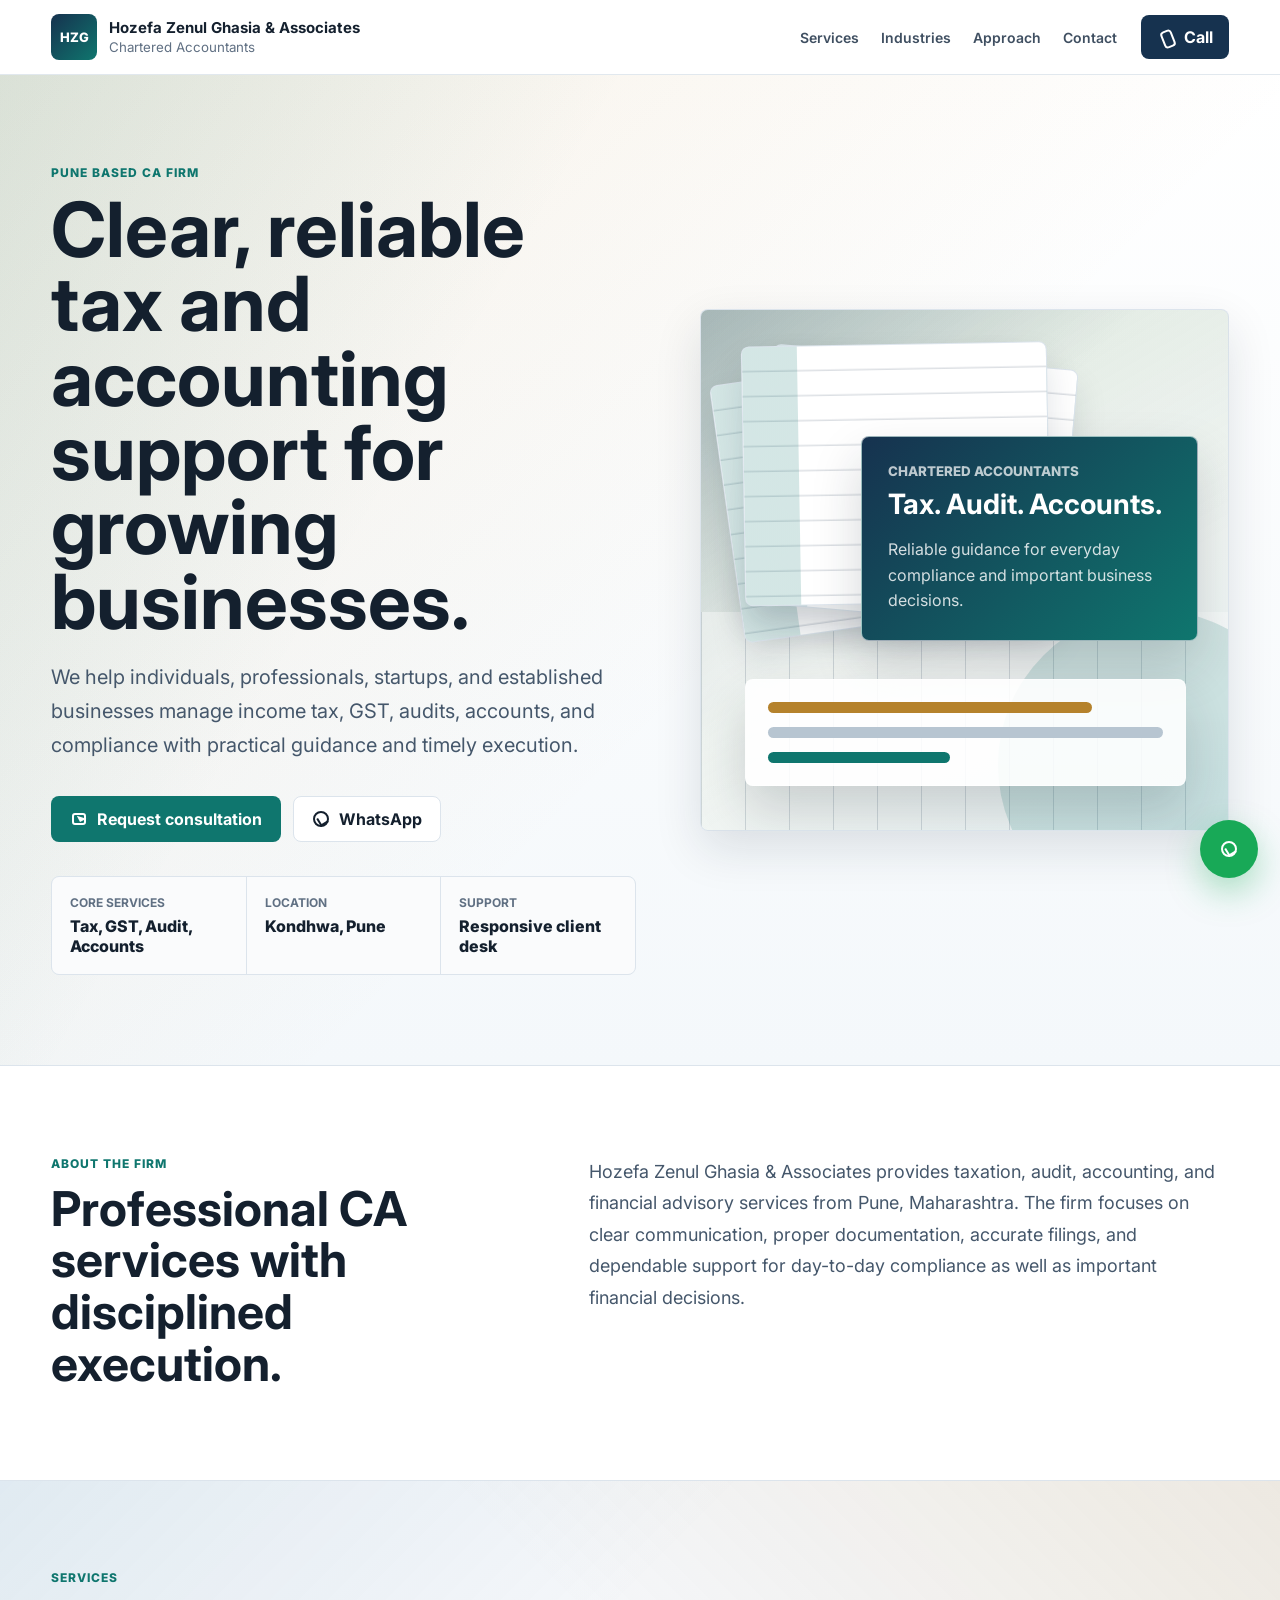
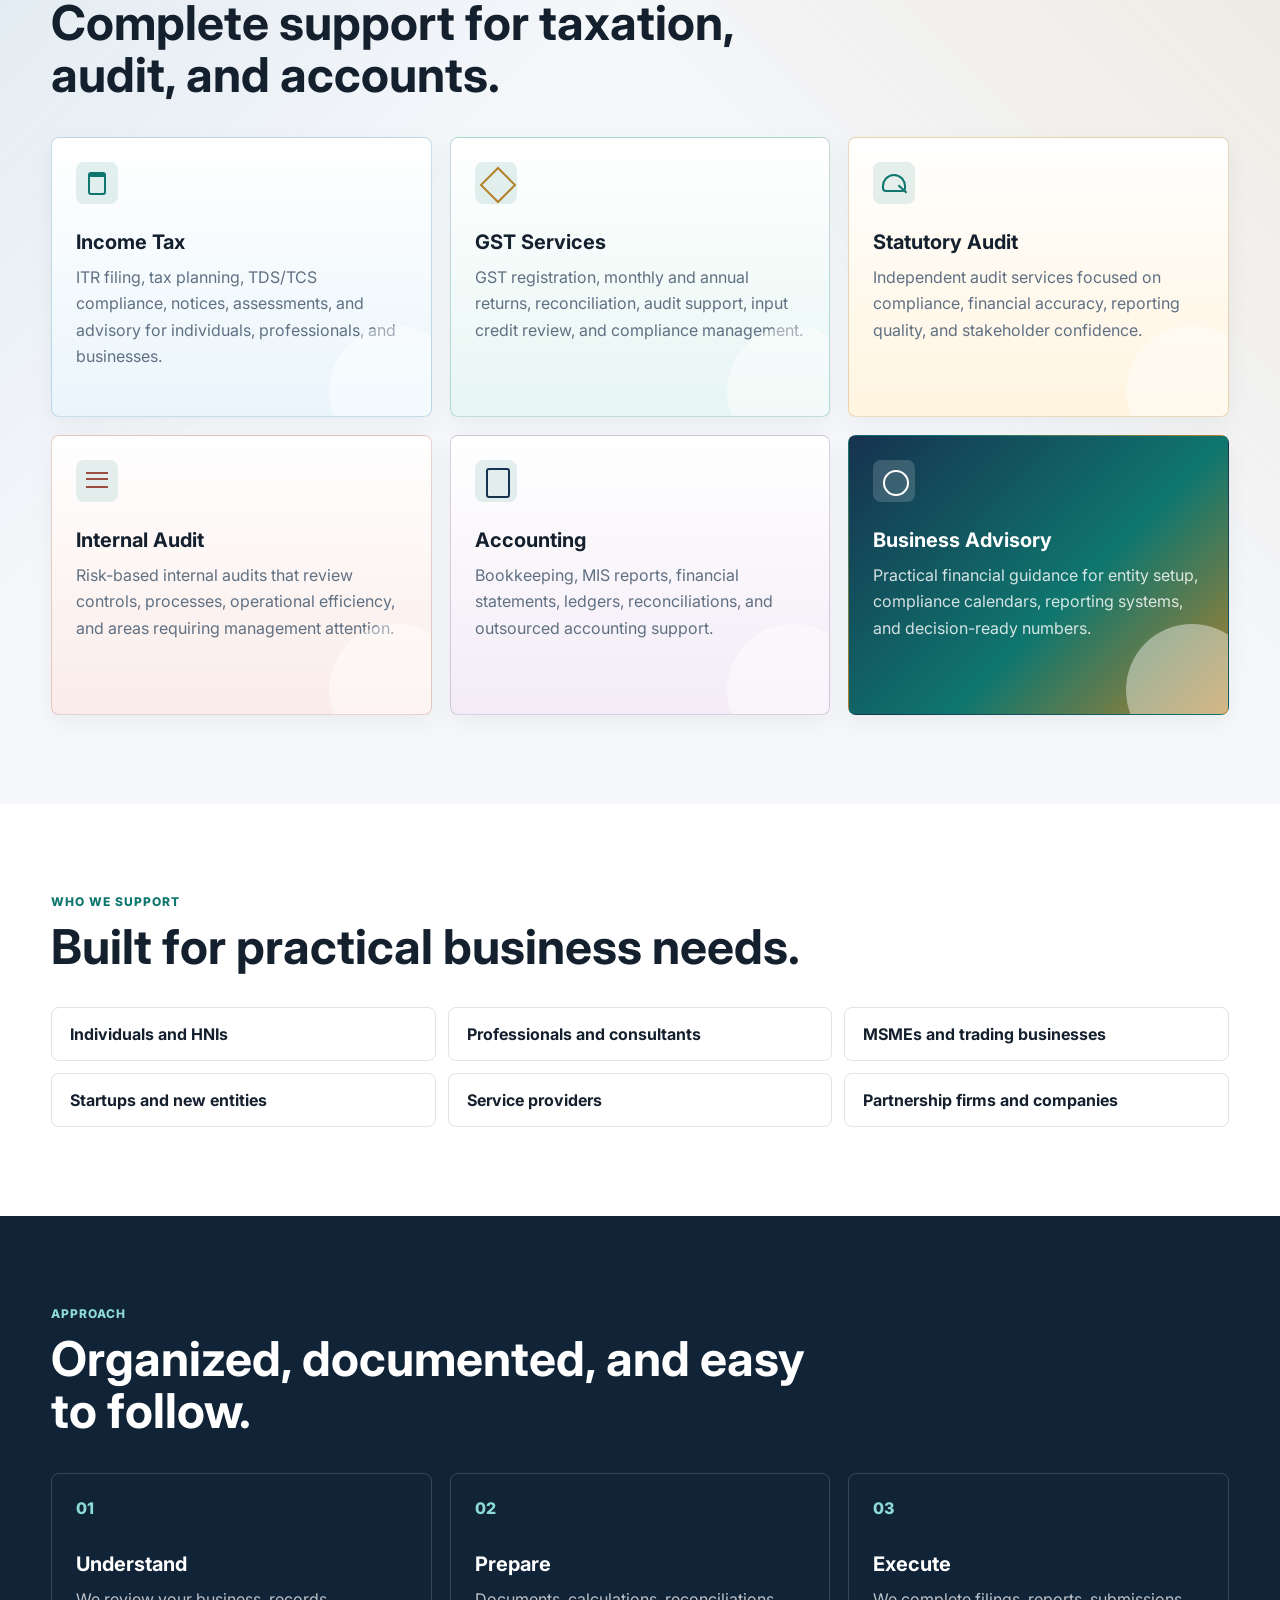
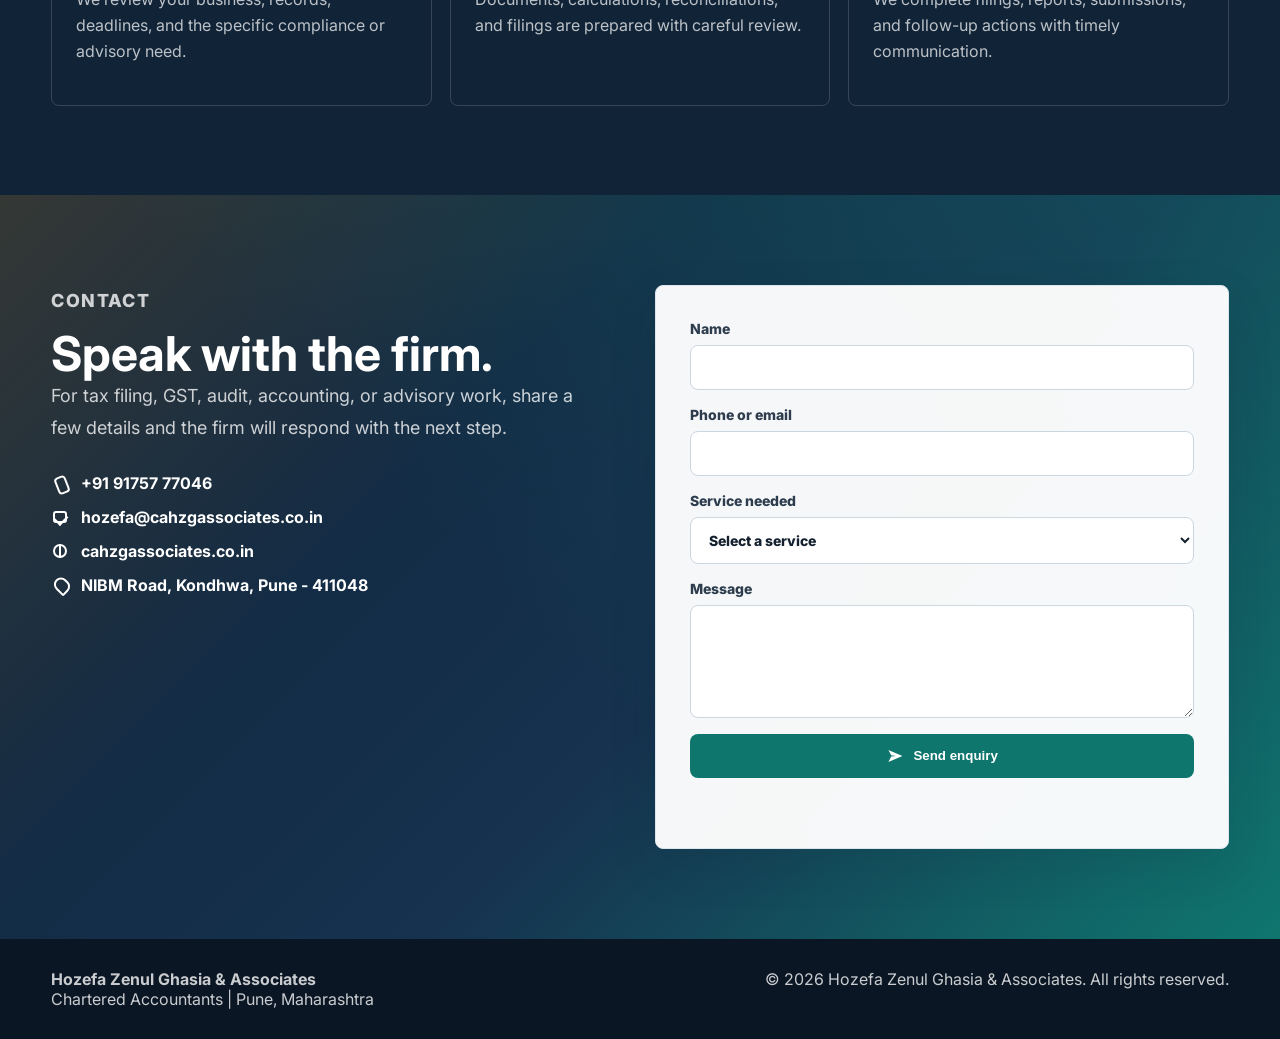
==== index.html @ 7950db5e "Add files via upload" ====
<!doctype html>
<html lang="en">
  <head>
    <meta charset="UTF-8" />
    <meta name="viewport" content="width=device-width, initial-scale=1.0" />
    <meta
      name="description"
      content="Hozefa Zenul Ghasia & Associates, Chartered Accountants in Pune. Income tax, GST, audit, accounting, and business advisory services."
    />
    <title>Hozefa Zenul Ghasia & Associates | Chartered Accountants</title>
    <link rel="preconnect" href="https://fonts.googleapis.com" />
    <link rel="preconnect" href="https://fonts.gstatic.com" crossorigin />
    <link
      href="https://fonts.googleapis.com/css2?family=Inter:wght@400;500;600;700;800&display=swap"
      rel="stylesheet"
    />
    <link rel="stylesheet" href="./styles.css" />
  </head>
  <body>
    <header class="site-header">
      <a class="brand" href="#top" aria-label="Hozefa Zenul Ghasia & Associates home">
        <span class="brand-mark">HZG</span>
        <span>
          <strong>Hozefa Zenul Ghasia & Associates</strong>
          <small>Chartered Accountants</small>
        </span>
      </a>

      <nav class="main-nav" aria-label="Primary navigation">
        <a href="#services">Services</a>
        <a href="#industries">Industries</a>
        <a href="#process">Approach</a>
        <a href="#contact">Contact</a>
      </nav>

      <a class="header-action" href="tel:+919175777046" aria-label="Call the firm">
        <span class="icon phone-icon" aria-hidden="true"></span>
        Call
      </a>
    </header>

    <main id="top">
      <section class="hero-section">
        <div class="hero-copy">
          <p class="eyebrow">Pune based CA firm</p>
          <h1>Clear, reliable tax and accounting support for growing businesses.</h1>
          <p class="hero-lede">
            We help individuals, professionals, startups, and established businesses manage
            income tax, GST, audits, accounts, and compliance with practical guidance and
            timely execution.
          </p>
          <div class="hero-actions">
            <a class="primary-button" href="#contact">
              <span class="icon message-icon" aria-hidden="true"></span>
              Request consultation
            </a>
            <a class="secondary-button" href="https://wa.me/919175777046" target="_blank" rel="noreferrer">
              <span class="icon whatsapp-icon" aria-hidden="true"></span>
              WhatsApp
            </a>
          </div>
          <dl class="trust-strip" aria-label="Firm highlights">
            <div>
              <dt>Core services</dt>
              <dd>Tax, GST, Audit, Accounts</dd>
            </div>
            <div>
              <dt>Location</dt>
              <dd>Kondhwa, Pune</dd>
            </div>
            <div>
              <dt>Support</dt>
              <dd>Responsive client desk</dd>
            </div>
          </dl>
        </div>

        <div class="hero-visual" aria-label="Professional chartered accountancy office visual">
          <div class="office-scene">
            <div class="document-stack">
              <span></span>
              <span></span>
              <span></span>
            </div>
            <div class="signature-card">
              <small>Chartered Accountants</small>
              <strong>Tax. Audit. Accounts.</strong>
              <p>Reliable guidance for everyday compliance and important business decisions.</p>
            </div>
            <div class="desk-card">
              <span class="desk-line long"></span>
              <span class="desk-line"></span>
              <span class="desk-line short"></span>
            </div>
          </div>
        </div>
      </section>

      <section class="intro-section">
        <div class="section-heading">
          <p class="eyebrow">About the firm</p>
          <h2>Professional CA services with disciplined execution.</h2>
        </div>
        <p>
          Hozefa Zenul Ghasia & Associates provides taxation, audit, accounting, and
          financial advisory services from Pune, Maharashtra. The firm focuses on clear
          communication, proper documentation, accurate filings, and dependable support for
          day-to-day compliance as well as important financial decisions.
        </p>
      </section>

      <section class="services-section" id="services">
        <div class="section-heading">
          <p class="eyebrow">Services</p>
          <h2>Complete support for taxation, audit, and accounts.</h2>
        </div>

        <div class="service-grid">
          <article class="service-card">
            <span class="service-icon tax-icon" aria-hidden="true"></span>
            <h3>Income Tax</h3>
            <p>
              ITR filing, tax planning, TDS/TCS compliance, notices, assessments, and
              advisory for individuals, professionals, and businesses.
            </p>
          </article>
          <article class="service-card">
            <span class="service-icon gst-icon" aria-hidden="true"></span>
            <h3>GST Services</h3>
            <p>
              GST registration, monthly and annual returns, reconciliation, audit support,
              input credit review, and compliance management.
            </p>
          </article>
          <article class="service-card">
            <span class="service-icon audit-icon" aria-hidden="true"></span>
            <h3>Statutory Audit</h3>
            <p>
              Independent audit services focused on compliance, financial accuracy,
              reporting quality, and stakeholder confidence.
            </p>
          </article>
          <article class="service-card">
            <span class="service-icon controls-icon" aria-hidden="true"></span>
            <h3>Internal Audit</h3>
            <p>
              Risk-based internal audits that review controls, processes, operational
              efficiency, and areas requiring management attention.
            </p>
          </article>
          <article class="service-card">
            <span class="service-icon accounts-icon" aria-hidden="true"></span>
            <h3>Accounting</h3>
            <p>
              Bookkeeping, MIS reports, financial statements, ledgers, reconciliations, and
              outsourced accounting support.
            </p>
          </article>
          <article class="service-card accent-card">
            <span class="service-icon advisory-icon" aria-hidden="true"></span>
            <h3>Business Advisory</h3>
            <p>
              Practical financial guidance for entity setup, compliance calendars, reporting
              systems, and decision-ready numbers.
            </p>
          </article>
        </div>
      </section>

      <section class="industries-section" id="industries">
        <div class="section-heading">
          <p class="eyebrow">Who we support</p>
          <h2>Built for practical business needs.</h2>
        </div>

        <div class="industry-list">
          <span>Individuals and HNIs</span>
          <span>Professionals and consultants</span>
          <span>MSMEs and trading businesses</span>
          <span>Startups and new entities</span>
          <span>Service providers</span>
          <span>Partnership firms and companies</span>
        </div>
      </section>

      <section class="process-section" id="process">
        <div class="section-heading">
          <p class="eyebrow">Approach</p>
          <h2>Organized, documented, and easy to follow.</h2>
        </div>

        <div class="process-grid">
          <article>
            <span>01</span>
            <h3>Understand</h3>
            <p>We review your business, records, deadlines, and the specific compliance or advisory need.</p>
          </article>
          <article>
            <span>02</span>
            <h3>Prepare</h3>
            <p>Documents, calculations, reconciliations, and filings are prepared with careful review.</p>
          </article>
          <article>
            <span>03</span>
            <h3>Execute</h3>
            <p>We complete filings, reports, submissions, and follow-up actions with timely communication.</p>
          </article>
        </div>
      </section>

      <section class="contact-section" id="contact">
        <div class="contact-copy">
          <p class="eyebrow">Contact</p>
          <h2>Speak with the firm.</h2>
          <p>
            For tax filing, GST, audit, accounting, or advisory work, share a few details
            and the firm will respond with the next step.
          </p>

          <address class="contact-details">
            <a href="tel:+919175777046">
              <span class="icon phone-icon" aria-hidden="true"></span>
              +91 91757 77046
            </a>
            <a href="mailto:hozefa@cahzgassociates.co.in">
              <span class="icon mail-icon" aria-hidden="true"></span>
              hozefa@cahzgassociates.co.in
            </a>
            <a href="https://cahzgassociates.co.in" target="_blank" rel="noreferrer">
              <span class="icon web-icon" aria-hidden="true"></span>
              cahzgassociates.co.in
            </a>
            <span>
              <span class="icon location-icon" aria-hidden="true"></span>
              NIBM Road, Kondhwa, Pune - 411048
            </span>
          </address>
        </div>

        <form class="enquiry-form" id="enquiryForm">
          <label>
            Name
            <input name="name" type="text" autocomplete="name" required />
          </label>
          <label>
            Phone or email
            <input name="contact" type="text" autocomplete="email" required />
          </label>
          <label>
            Service needed
            <select name="service" required>
              <option value="">Select a service</option>
              <option>Income Tax</option>
              <option>GST Services</option>
              <option>Statutory Audit</option>
              <option>Internal Audit</option>
              <option>Accounting Services</option>
              <option>Business Advisory</option>
            </select>
          </label>
          <label>
            Message
            <textarea name="message" rows="5" required></textarea>
          </label>
          <button type="submit" class="primary-button">
            <span class="icon send-icon" aria-hidden="true"></span>
            Send enquiry
          </button>
          <p class="form-note" id="formNote" role="status"></p>
        </form>
      </section>
    </main>

    <footer class="site-footer">
      <div>
        <strong>Hozefa Zenul Ghasia & Associates</strong>
        <span>Chartered Accountants | Pune, Maharashtra</span>
      </div>
      <p>&copy; 2026 Hozefa Zenul Ghasia & Associates. All rights reserved.</p>
    </footer>

    <a class="floating-whatsapp" href="https://wa.me/919175777046" target="_blank" rel="noreferrer" aria-label="Chat on WhatsApp">
      <span class="icon whatsapp-icon" aria-hidden="true"></span>
    </a>

    <script src="./script.js"></script>
  </body>
</html>
---- styles.css ----
:root {
  --ink: #14202e;
  --muted: #607083;
  --line: #dce4ec;
  --paper: #ffffff;
  --soft: #f5f7fa;
  --navy: #16324f;
  --teal: #0f766e;
  --gold: #b5822c;
  --clay: #9b4d3f;
  --plum: #6d3f7a;
  --sky: #2878a8;
  --green: #14845d;
  --shadow: 0 18px 48px rgba(20, 32, 46, 0.12);
}

* {
  box-sizing: border-box;
}

html {
  scroll-behavior: smooth;
}

body {
  margin: 0;
  font-family: Inter, system-ui, -apple-system, BlinkMacSystemFont, "Segoe UI", sans-serif;
  color: var(--ink);
  background: var(--paper);
}

a {
  color: inherit;
  text-decoration: none;
}

.site-header {
  position: sticky;
  top: 0;
  z-index: 20;
  display: grid;
  grid-template-columns: minmax(230px, 1fr) auto auto;
  align-items: center;
  gap: 24px;
  padding: 14px clamp(18px, 4vw, 56px);
  border-bottom: 1px solid rgba(220, 228, 236, 0.85);
  background: rgba(255, 255, 255, 0.94);
  backdrop-filter: blur(16px);
}

.brand {
  display: inline-flex;
  align-items: center;
  min-width: 0;
  gap: 12px;
}

.brand-mark {
  display: grid;
  width: 46px;
  height: 46px;
  place-items: center;
  flex: 0 0 auto;
  border-radius: 8px;
  color: #ffffff;
  background: linear-gradient(135deg, var(--navy), var(--teal));
  font-weight: 800;
  font-size: 13px;
  letter-spacing: 0;
}

.brand strong,
.brand small {
  display: block;
}

.brand strong {
  font-size: 15px;
  line-height: 1.25;
}

.brand small {
  color: var(--muted);
  margin-top: 2px;
}

.main-nav {
  display: flex;
  align-items: center;
  gap: 22px;
  color: #3f4f61;
  font-size: 14px;
  font-weight: 600;
}

.main-nav a:hover,
.contact-details a:hover {
  color: var(--teal);
}

.header-action,
.primary-button,
.secondary-button {
  display: inline-flex;
  align-items: center;
  justify-content: center;
  gap: 9px;
  min-height: 44px;
  border-radius: 8px;
  font-weight: 700;
}

.header-action {
  padding: 10px 16px;
  color: #ffffff;
  background: var(--navy);
}

.hero-section {
  display: grid;
  grid-template-columns: minmax(0, 1.05fr) minmax(360px, 0.95fr);
  gap: clamp(34px, 5vw, 80px);
  align-items: center;
  min-height: calc(100vh - 76px);
  padding: clamp(50px, 7vw, 92px) clamp(18px, 4vw, 56px);
  background:
    linear-gradient(120deg, rgba(15, 118, 110, 0.12), transparent 34%),
    linear-gradient(135deg, rgba(181, 130, 44, 0.12), transparent 58%),
    linear-gradient(180deg, #ffffff 0%, #f4f8fb 100%);
}

.eyebrow {
  margin: 0 0 12px;
  color: var(--teal);
  font-size: 12px;
  font-weight: 800;
  letter-spacing: 0.08em;
  text-transform: uppercase;
}

h1,
h2,
h3,
p {
  margin-top: 0;
}

h1 {
  max-width: 850px;
  margin-bottom: 22px;
  font-size: clamp(42px, 6vw, 76px);
  line-height: 0.98;
  letter-spacing: 0;
}

h2 {
  margin-bottom: 0;
  font-size: clamp(30px, 4vw, 48px);
  line-height: 1.08;
  letter-spacing: 0;
}

h3 {
  margin-bottom: 10px;
  font-size: 20px;
}

.hero-lede {
  max-width: 720px;
  color: #45576b;
  font-size: clamp(17px, 2vw, 20px);
  line-height: 1.7;
}

.hero-actions {
  display: flex;
  flex-wrap: wrap;
  gap: 12px;
  margin: 34px 0;
}

.primary-button {
  border: 0;
  padding: 13px 19px;
  color: #ffffff;
  background: var(--teal);
  cursor: pointer;
}

.primary-button:hover {
  background: #0c655e;
}

.secondary-button {
  padding: 12px 18px;
  border: 1px solid var(--line);
  background: #ffffff;
}

.secondary-button:hover {
  border-color: var(--teal);
  color: var(--teal);
}

.trust-strip {
  display: grid;
  grid-template-columns: repeat(3, minmax(0, 1fr));
  gap: 1px;
  max-width: 760px;
  overflow: hidden;
  margin: 28px 0 0;
  border: 1px solid var(--line);
  border-radius: 8px;
  background: var(--line);
}

.trust-strip div {
  padding: 18px;
  background: rgba(255, 255, 255, 0.86);
}

.trust-strip dt {
  margin-bottom: 6px;
  color: var(--muted);
  font-size: 12px;
  font-weight: 700;
  text-transform: uppercase;
}

.trust-strip dd {
  margin: 0;
  font-weight: 800;
}

.hero-visual {
  min-height: 520px;
  overflow: hidden;
  border: 1px solid rgba(220, 228, 236, 0.95);
  border-radius: 8px;
  background:
    linear-gradient(135deg, rgba(22, 50, 79, 0.26), transparent 42%),
    linear-gradient(150deg, rgba(15, 118, 110, 0.16), transparent 64%),
    linear-gradient(150deg, #fffaf0 0%, #e8f2f4 100%);
  box-shadow: var(--shadow);
}

.office-scene {
  position: relative;
  min-height: 520px;
  padding: 32px;
}

.office-scene::before {
  content: "";
  position: absolute;
  left: 0;
  right: 0;
  bottom: 0;
  height: 42%;
  background:
    linear-gradient(90deg, rgba(22, 50, 79, 0.16) 1px, transparent 1px) 0 0 / 44px 44px,
    linear-gradient(180deg, rgba(255, 255, 255, 0.42), rgba(255, 255, 255, 0));
}

.office-scene::after {
  content: "";
  position: absolute;
  right: -80px;
  bottom: -90px;
  width: 310px;
  height: 310px;
  border-radius: 50%;
  background: rgba(15, 118, 110, 0.16);
}

.document-stack {
  position: absolute;
  left: 34px;
  top: 34px;
  width: min(58%, 330px);
  height: 260px;
}

.document-stack span {
  position: absolute;
  inset: 0;
  border: 1px solid rgba(220, 228, 236, 0.95);
  border-radius: 8px;
  background:
    linear-gradient(90deg, rgba(15, 118, 110, 0.18) 0 18%, transparent 18%),
    repeating-linear-gradient(180deg, transparent 0 23px, rgba(96, 112, 131, 0.22) 24px 25px),
    #ffffff;
  box-shadow: 0 18px 34px rgba(20, 32, 46, 0.12);
}

.document-stack span:nth-child(1) {
  transform: rotate(-8deg) translate(-12px, 18px);
}

.document-stack span:nth-child(2) {
  transform: rotate(5deg) translate(28px, 10px);
}

.document-stack span:nth-child(3) {
  transform: rotate(-1deg) translate(8px, 0);
}

.signature-card,
.desk-card {
  position: absolute;
  z-index: 2;
  border: 1px solid rgba(255, 255, 255, 0.58);
  border-radius: 8px;
  box-shadow: 0 24px 50px rgba(20, 32, 46, 0.18);
}

.signature-card {
  right: 30px;
  top: 126px;
  width: min(64%, 340px);
  padding: 26px;
  color: #ffffff;
  background: linear-gradient(135deg, var(--navy), var(--teal));
}

.signature-card small,
.signature-card strong {
  display: block;
}

.signature-card small {
  margin-bottom: 10px;
  color: rgba(255, 255, 255, 0.72);
  font-weight: 800;
  text-transform: uppercase;
}

.signature-card strong {
  font-size: 28px;
  line-height: 1.08;
}

.signature-card p {
  margin: 18px 0 0;
  color: rgba(255, 255, 255, 0.82);
  line-height: 1.6;
}

.desk-card {
  left: 44px;
  right: 42px;
  bottom: 44px;
  display: grid;
  gap: 14px;
  padding: 22px;
  background: rgba(255, 255, 255, 0.88);
}

.desk-line {
  display: block;
  height: 11px;
  border-radius: 999px;
  background: #b7c5d1;
}

.desk-line.long {
  width: 82%;
  background: var(--gold);
}

.desk-line.short {
  width: 46%;
  background: var(--teal);
}

.intro-section,
.services-section,
.industries-section,
.process-section,
.contact-section {
  padding: clamp(58px, 7vw, 96px) clamp(18px, 4vw, 56px);
}

.intro-section {
  display: grid;
  grid-template-columns: 0.72fr 1fr;
  gap: clamp(28px, 6vw, 88px);
  border-top: 1px solid var(--line);
  border-bottom: 1px solid var(--line);
}

.intro-section > p,
.contact-copy > p {
  color: #45576b;
  font-size: 18px;
  line-height: 1.75;
}

.section-heading {
  max-width: 760px;
}

.services-section {
  background:
    linear-gradient(135deg, rgba(40, 120, 168, 0.1), transparent 34%),
    linear-gradient(225deg, rgba(181, 130, 44, 0.12), transparent 38%),
    #f5f7fa;
}

.service-grid {
  display: grid;
  grid-template-columns: repeat(3, minmax(0, 1fr));
  gap: 18px;
  margin-top: 36px;
}

.service-card {
  position: relative;
  overflow: hidden;
  min-height: 280px;
  padding: 24px;
  border: 1px solid var(--line);
  border-radius: 8px;
  background: #ffffff;
  box-shadow: 0 8px 24px rgba(20, 32, 46, 0.05);
}

.service-card::after {
  content: "";
  position: absolute;
  right: -30px;
  bottom: -42px;
  width: 132px;
  height: 132px;
  border-radius: 50%;
  background: rgba(255, 255, 255, 0.42);
}

.service-card p,
.process-grid p {
  color: var(--muted);
  line-height: 1.65;
}

.service-card:nth-child(1) {
  border-color: rgba(40, 120, 168, 0.25);
  background: linear-gradient(180deg, #ffffff, #eaf5fb);
}

.service-card:nth-child(2) {
  border-color: rgba(15, 118, 110, 0.25);
  background: linear-gradient(180deg, #ffffff, #e7f6f3);
}

.service-card:nth-child(3) {
  border-color: rgba(181, 130, 44, 0.3);
  background: linear-gradient(180deg, #ffffff, #fff4df);
}

.service-card:nth-child(4) {
  border-color: rgba(155, 77, 63, 0.25);
  background: linear-gradient(180deg, #ffffff, #faece8);
}

.service-card:nth-child(5) {
  border-color: rgba(109, 63, 122, 0.24);
  background: linear-gradient(180deg, #ffffff, #f3ecf6);
}

.accent-card {
  color: #ffffff;
  border-color: transparent;
  background: linear-gradient(135deg, var(--navy), var(--teal) 58%, var(--gold));
}

.accent-card p {
  color: rgba(255, 255, 255, 0.82);
}

.service-icon,
.icon {
  display: inline-block;
  position: relative;
  flex: 0 0 auto;
}

.service-icon {
  width: 42px;
  height: 42px;
  margin-bottom: 22px;
  border-radius: 8px;
  background: rgba(15, 118, 110, 0.11);
}

.accent-card .service-icon {
  background: rgba(255, 255, 255, 0.16);
}

.service-icon::before,
.service-icon::after,
.icon::before,
.icon::after {
  content: "";
  position: absolute;
}

.tax-icon::before {
  inset: 10px 12px 9px;
  border: 2px solid var(--teal);
  border-top-width: 5px;
  border-radius: 3px;
}

.gst-icon::before {
  left: 10px;
  top: 10px;
  width: 22px;
  height: 22px;
  border: 2px solid var(--gold);
  transform: rotate(45deg);
}

.audit-icon::before {
  left: 9px;
  top: 12px;
  width: 20px;
  height: 14px;
  border: 2px solid var(--teal);
  border-radius: 12px 12px 4px 4px;
}

.audit-icon::after {
  left: 24px;
  top: 26px;
  width: 11px;
  height: 2px;
  background: var(--teal);
  transform: rotate(42deg);
}

.controls-icon::before {
  left: 10px;
  top: 12px;
  width: 22px;
  height: 4px;
  border-top: 2px solid var(--clay);
  border-bottom: 2px solid var(--clay);
}

.controls-icon::after {
  left: 10px;
  top: 26px;
  width: 22px;
  border-top: 2px solid var(--clay);
}

.accounts-icon::before {
  left: 11px;
  top: 8px;
  width: 20px;
  height: 26px;
  border: 2px solid var(--navy);
  border-radius: 3px;
}

.advisory-icon::before {
  left: 10px;
  top: 10px;
  width: 22px;
  height: 22px;
  border: 2px solid #ffffff;
  border-radius: 50%;
}

.industry-list {
  display: grid;
  grid-template-columns: repeat(3, minmax(0, 1fr));
  gap: 12px;
  margin-top: 34px;
}

.industry-list span {
  padding: 16px 18px;
  border: 1px solid var(--line);
  border-radius: 8px;
  background: #ffffff;
  font-weight: 700;
}

.process-section {
  background: #102337;
  color: #ffffff;
}

.process-section .eyebrow {
  color: #8ddbd4;
}

.process-grid {
  display: grid;
  grid-template-columns: repeat(3, minmax(0, 1fr));
  gap: 18px;
  margin-top: 36px;
}

.process-grid article {
  padding: 24px;
  border: 1px solid rgba(255, 255, 255, 0.16);
  border-radius: 8px;
}

.process-grid span {
  display: block;
  margin-bottom: 34px;
  color: #8ddbd4;
  font-weight: 800;
}

.process-grid p {
  color: rgba(255, 255, 255, 0.72);
}

.contact-section {
  display: grid;
  grid-template-columns: 0.92fr 1fr;
  gap: clamp(30px, 6vw, 86px);
  align-items: start;
  color: #ffffff;
  background:
    linear-gradient(135deg, rgba(181, 130, 44, 0.22), transparent 34%),
    linear-gradient(225deg, rgba(15, 118, 110, 0.38), transparent 58%),
    linear-gradient(135deg, #102337 0%, #16324f 58%, #0f766e 100%);
}

.contact-section .eyebrow {
  color: #9de8df;
}

.contact-section .contact-copy > p {
  color: rgba(255, 255, 255, 0.78);
}

.contact-section .contact-details a:hover {
  color: #9de8df;
}

.contact-details {
  display: grid;
  gap: 14px;
  margin-top: 30px;
  font-style: normal;
  font-weight: 700;
}

.contact-details a,
.contact-details span {
  display: inline-flex;
  align-items: center;
  gap: 12px;
}

.enquiry-form {
  display: grid;
  gap: 16px;
  padding: clamp(20px, 4vw, 34px);
  border: 1px solid var(--line);
  border-radius: 8px;
  color: var(--ink);
  background: rgba(255, 255, 255, 0.96);
  box-shadow: var(--shadow);
}

.enquiry-form label {
  display: grid;
  gap: 8px;
  color: #2d3d4e;
  font-size: 14px;
  font-weight: 800;
}

.enquiry-form input,
.enquiry-form select,
.enquiry-form textarea {
  width: 100%;
  border: 1px solid #cbd6e1;
  border-radius: 8px;
  padding: 13px 14px;
  color: var(--ink);
  background: #ffffff;
  font: inherit;
}

.enquiry-form textarea {
  resize: vertical;
}

.enquiry-form input:focus,
.enquiry-form select:focus,
.enquiry-form textarea:focus {
  outline: 3px solid rgba(15, 118, 110, 0.16);
  border-color: var(--teal);
}

.form-note {
  min-height: 20px;
  margin: 0;
  color: var(--green);
  font-size: 14px;
  font-weight: 700;
}

.site-footer {
  display: flex;
  justify-content: space-between;
  gap: 24px;
  padding: 30px clamp(18px, 4vw, 56px);
  color: rgba(255, 255, 255, 0.78);
  background: #0a1624;
}

.site-footer strong,
.site-footer span {
  display: block;
}

.site-footer p {
  margin: 0;
}

.floating-whatsapp {
  position: fixed;
  right: 22px;
  bottom: 22px;
  z-index: 30;
  display: grid;
  width: 58px;
  height: 58px;
  place-items: center;
  border-radius: 50%;
  color: #ffffff;
  background: #18a957;
  box-shadow: 0 14px 34px rgba(24, 169, 87, 0.35);
}

.icon {
  width: 18px;
  height: 18px;
}

.phone-icon::before {
  left: 5px;
  top: 2px;
  width: 8px;
  height: 14px;
  border: 2px solid currentColor;
  border-radius: 4px;
  transform: rotate(-22deg);
}

.message-icon::before,
.mail-icon::before {
  inset: 3px 2px;
  border: 2px solid currentColor;
  border-radius: 3px;
}

.message-icon::after {
  left: 5px;
  bottom: 1px;
  border: 5px solid transparent;
  border-top-color: currentColor;
  transform: rotate(18deg);
}

.mail-icon::after {
  left: 4px;
  top: 6px;
  width: 10px;
  height: 7px;
  border-left: 2px solid currentColor;
  border-bottom: 2px solid currentColor;
  transform: rotate(-45deg);
}

.whatsapp-icon::before {
  inset: 1px;
  border: 2px solid currentColor;
  border-radius: 50%;
}

.whatsapp-icon::after {
  left: 6px;
  top: 6px;
  width: 7px;
  height: 7px;
  border-left: 2px solid currentColor;
  border-bottom: 2px solid currentColor;
  transform: rotate(-32deg);
}

.web-icon::before {
  inset: 2px;
  border: 2px solid currentColor;
  border-radius: 50%;
}

.web-icon::after {
  left: 8px;
  top: 2px;
  height: 14px;
  border-left: 2px solid currentColor;
}

.location-icon::before {
  left: 4px;
  top: 1px;
  width: 10px;
  height: 13px;
  border: 2px solid currentColor;
  border-radius: 10px 10px 10px 2px;
  transform: rotate(-45deg);
}

.send-icon::before {
  left: 2px;
  top: 3px;
  width: 14px;
  height: 12px;
  background: currentColor;
  clip-path: polygon(0 0, 100% 50%, 0 100%, 20% 55%, 54% 50%, 20% 45%);
}

@media (max-width: 980px) {
  .site-header {
    grid-template-columns: 1fr auto;
  }

  .main-nav {
    grid-column: 1 / -1;
    justify-content: space-between;
    padding-top: 2px;
  }

  .hero-section,
  .intro-section,
  .contact-section {
    grid-template-columns: 1fr;
  }

  .hero-section {
    min-height: auto;
  }

  .service-grid,
  .industry-list,
  .process-grid {
    grid-template-columns: repeat(2, minmax(0, 1fr));
  }
}

@media (max-width: 680px) {
  .site-header {
    gap: 12px;
  }

  .brand strong {
    font-size: 13px;
  }

  .header-action {
    padding: 10px 12px;
  }

  .main-nav {
    gap: 8px;
    overflow-x: auto;
    justify-content: flex-start;
  }

  .main-nav a {
    flex: 0 0 auto;
    padding: 8px 0;
  }

  .hero-actions,
  .primary-button,
  .secondary-button {
    width: 100%;
  }

  .trust-strip,
  .service-grid,
  .industry-list,
  .process-grid {
    grid-template-columns: 1fr;
  }

  .hero-visual {
    min-height: 420px;
  }

  .office-scene {
    min-height: 420px;
    padding: 20px;
  }

  .document-stack {
    left: 24px;
    top: 30px;
    width: 68%;
    height: 220px;
  }

  .signature-card {
    right: 18px;
    top: 116px;
    width: 76%;
    padding: 20px;
  }

  .signature-card strong {
    font-size: 23px;
  }

  .desk-card {
    left: 22px;
    right: 22px;
    bottom: 24px;
  }

  .site-footer {
    display: grid;
  }
}
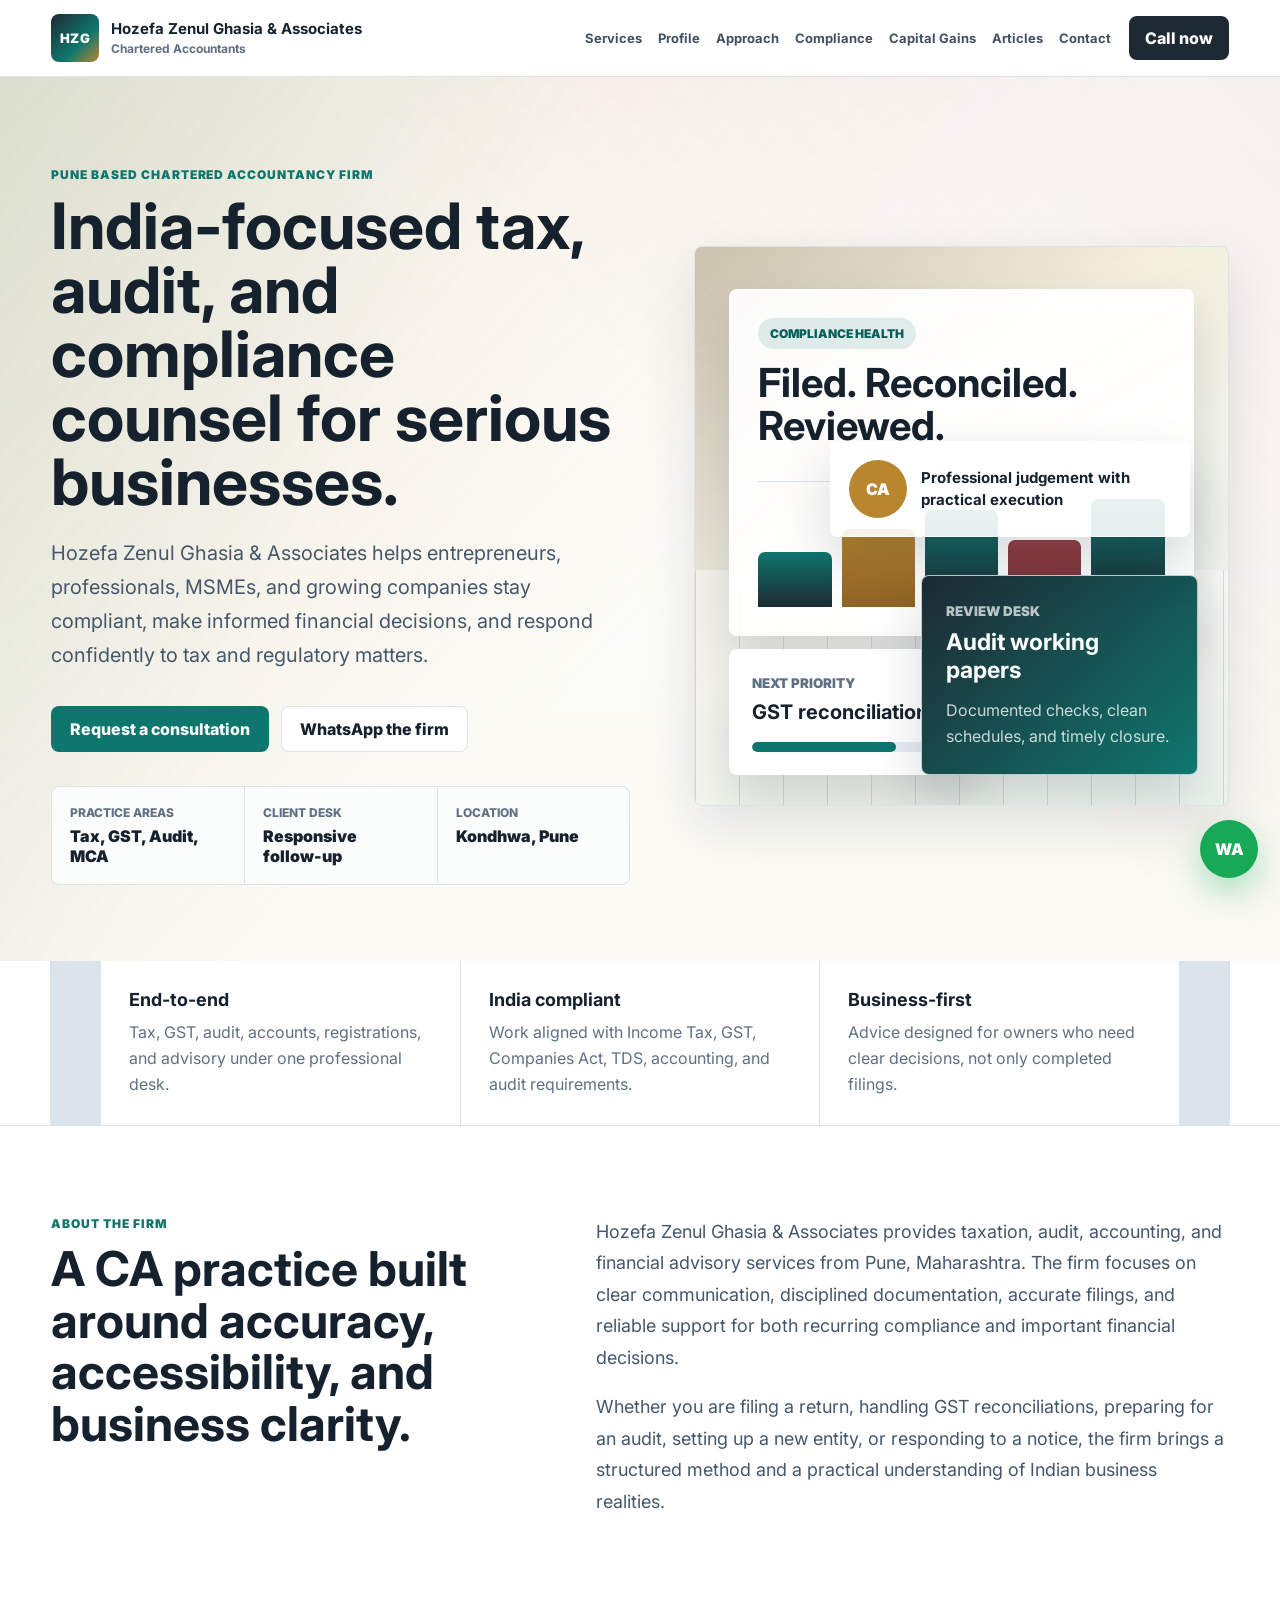
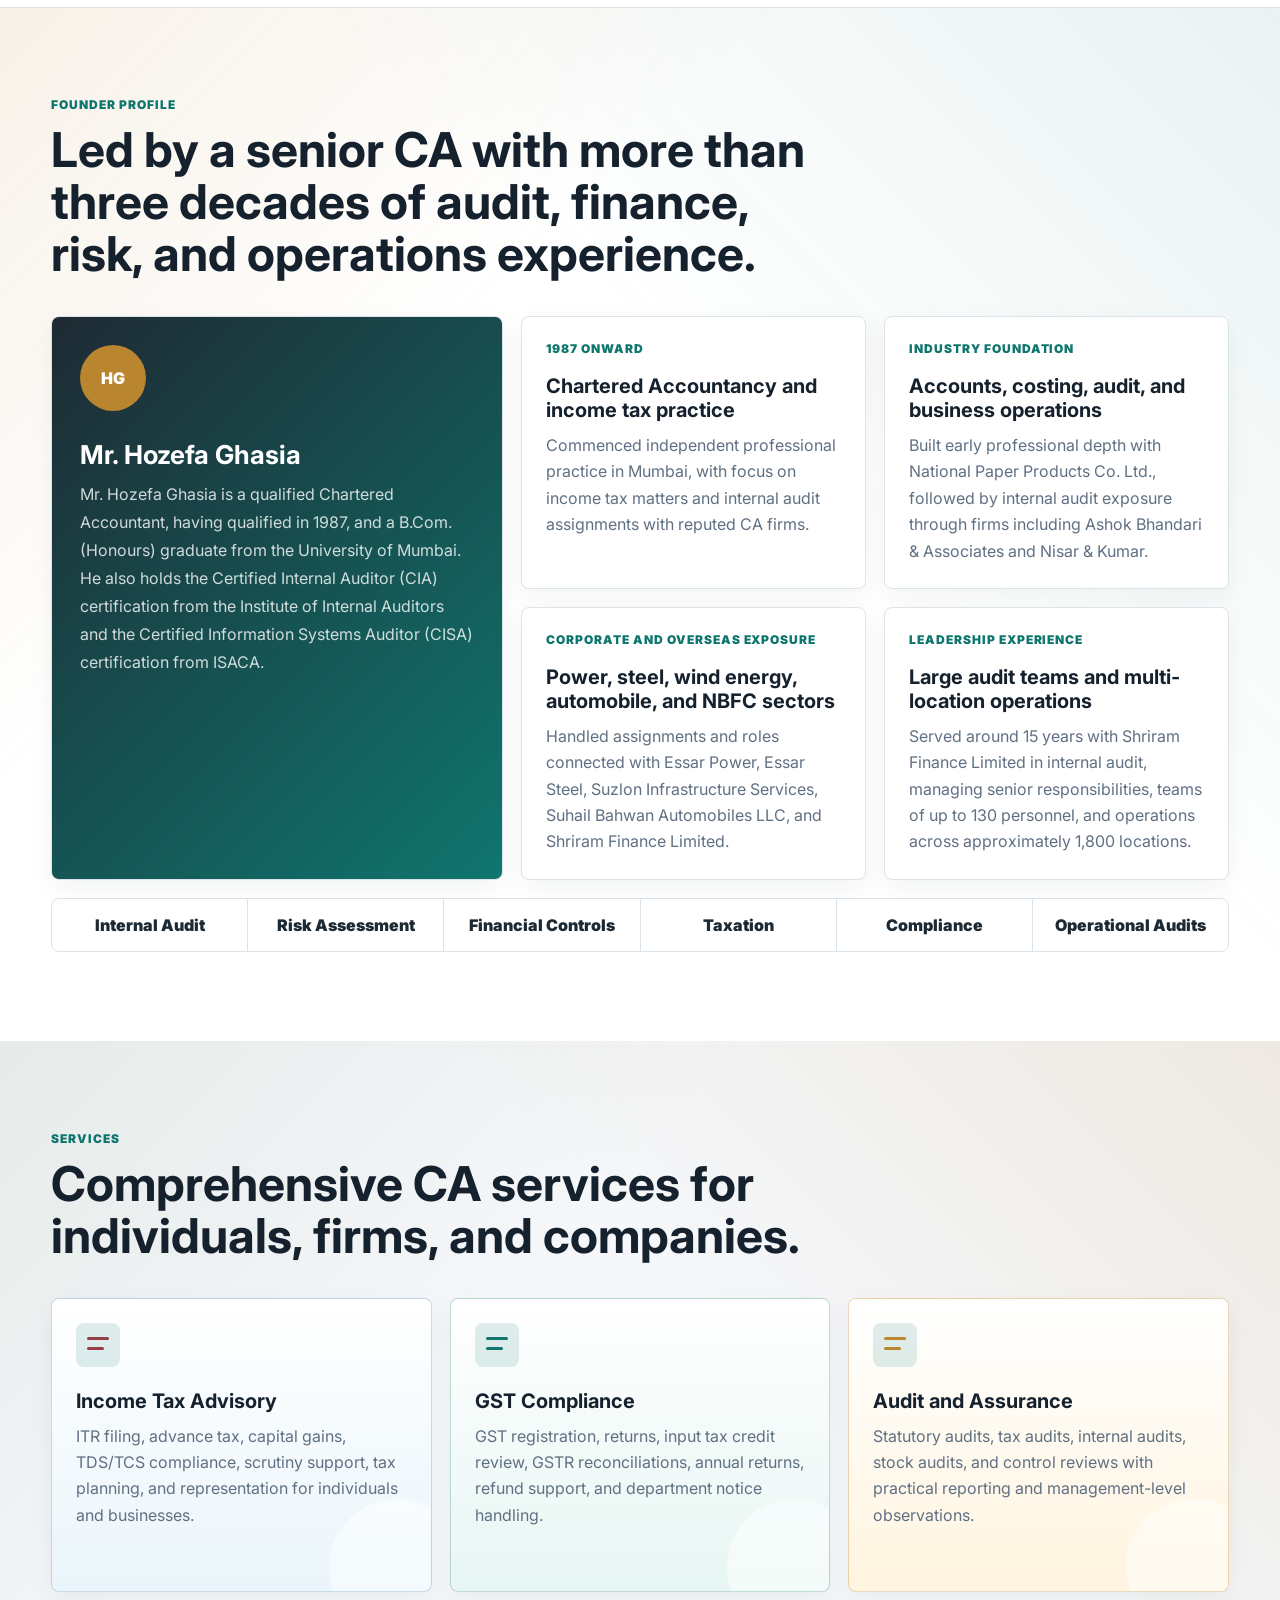
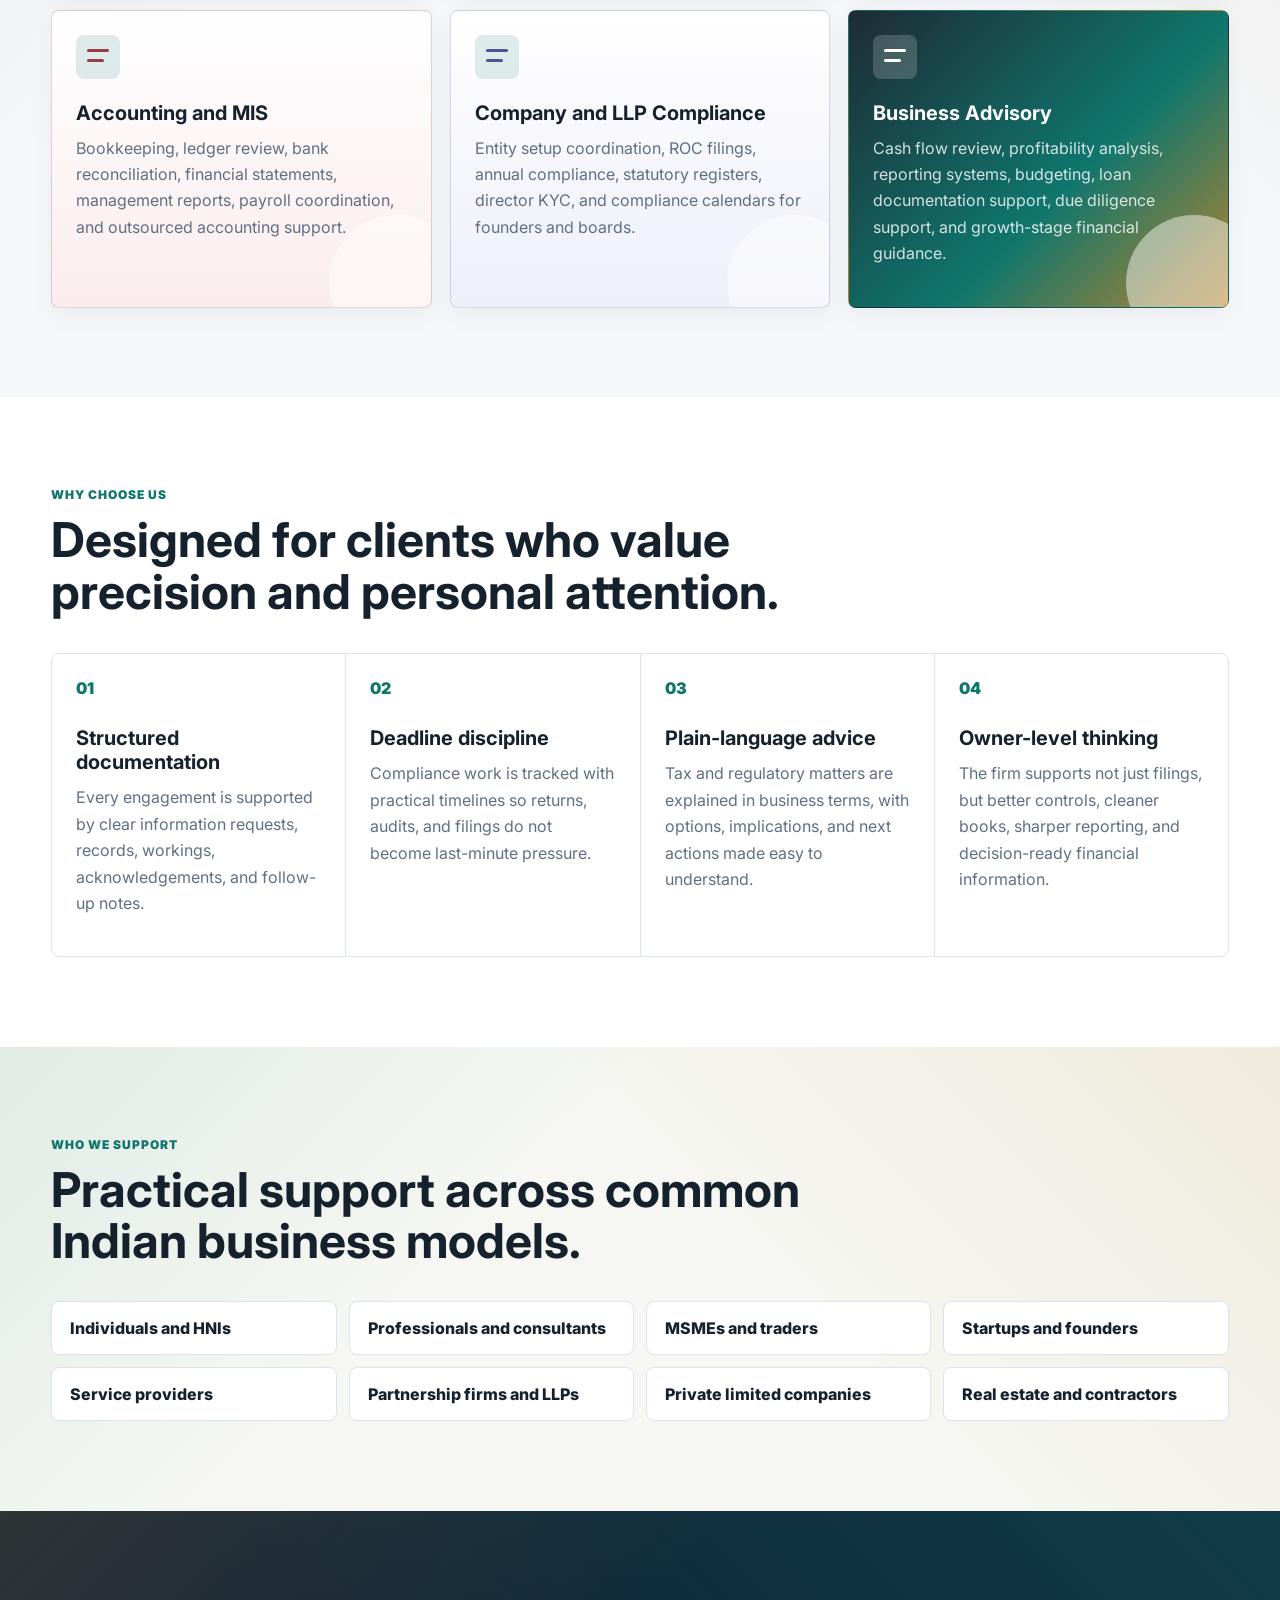
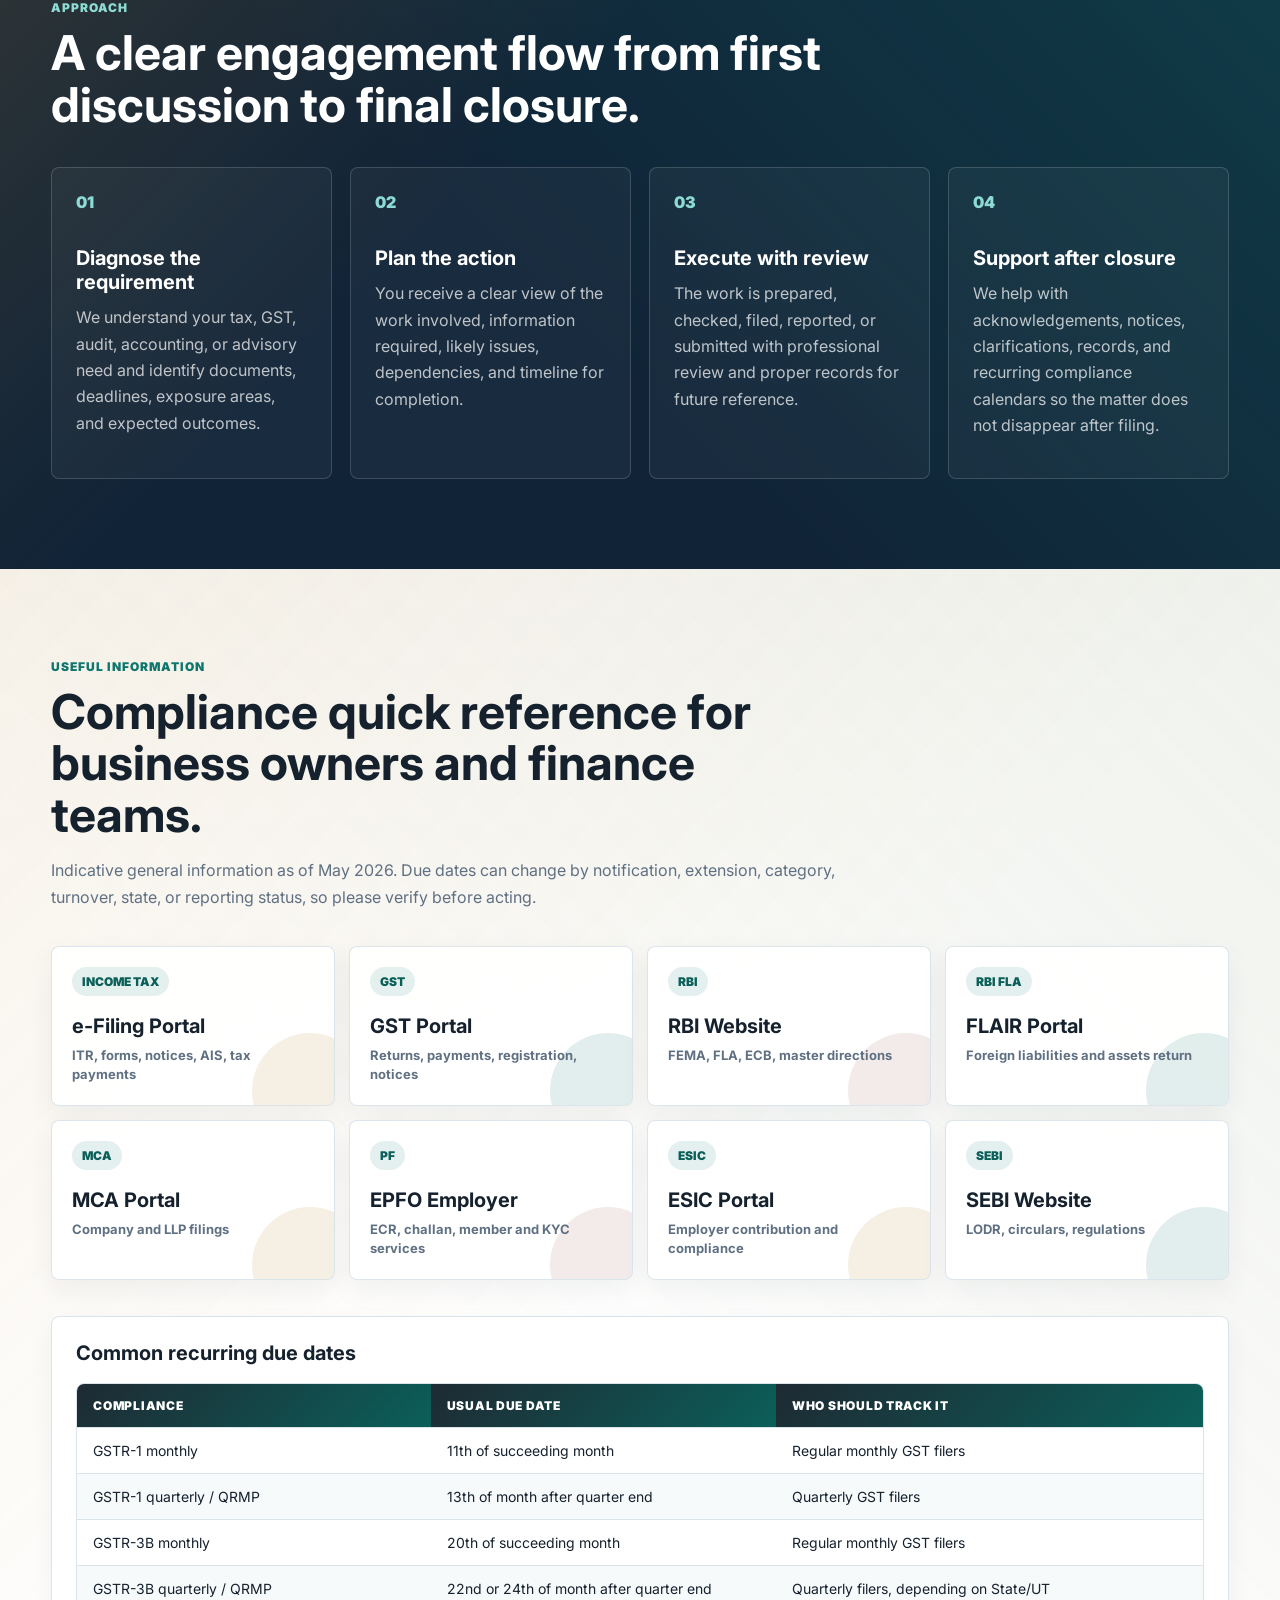
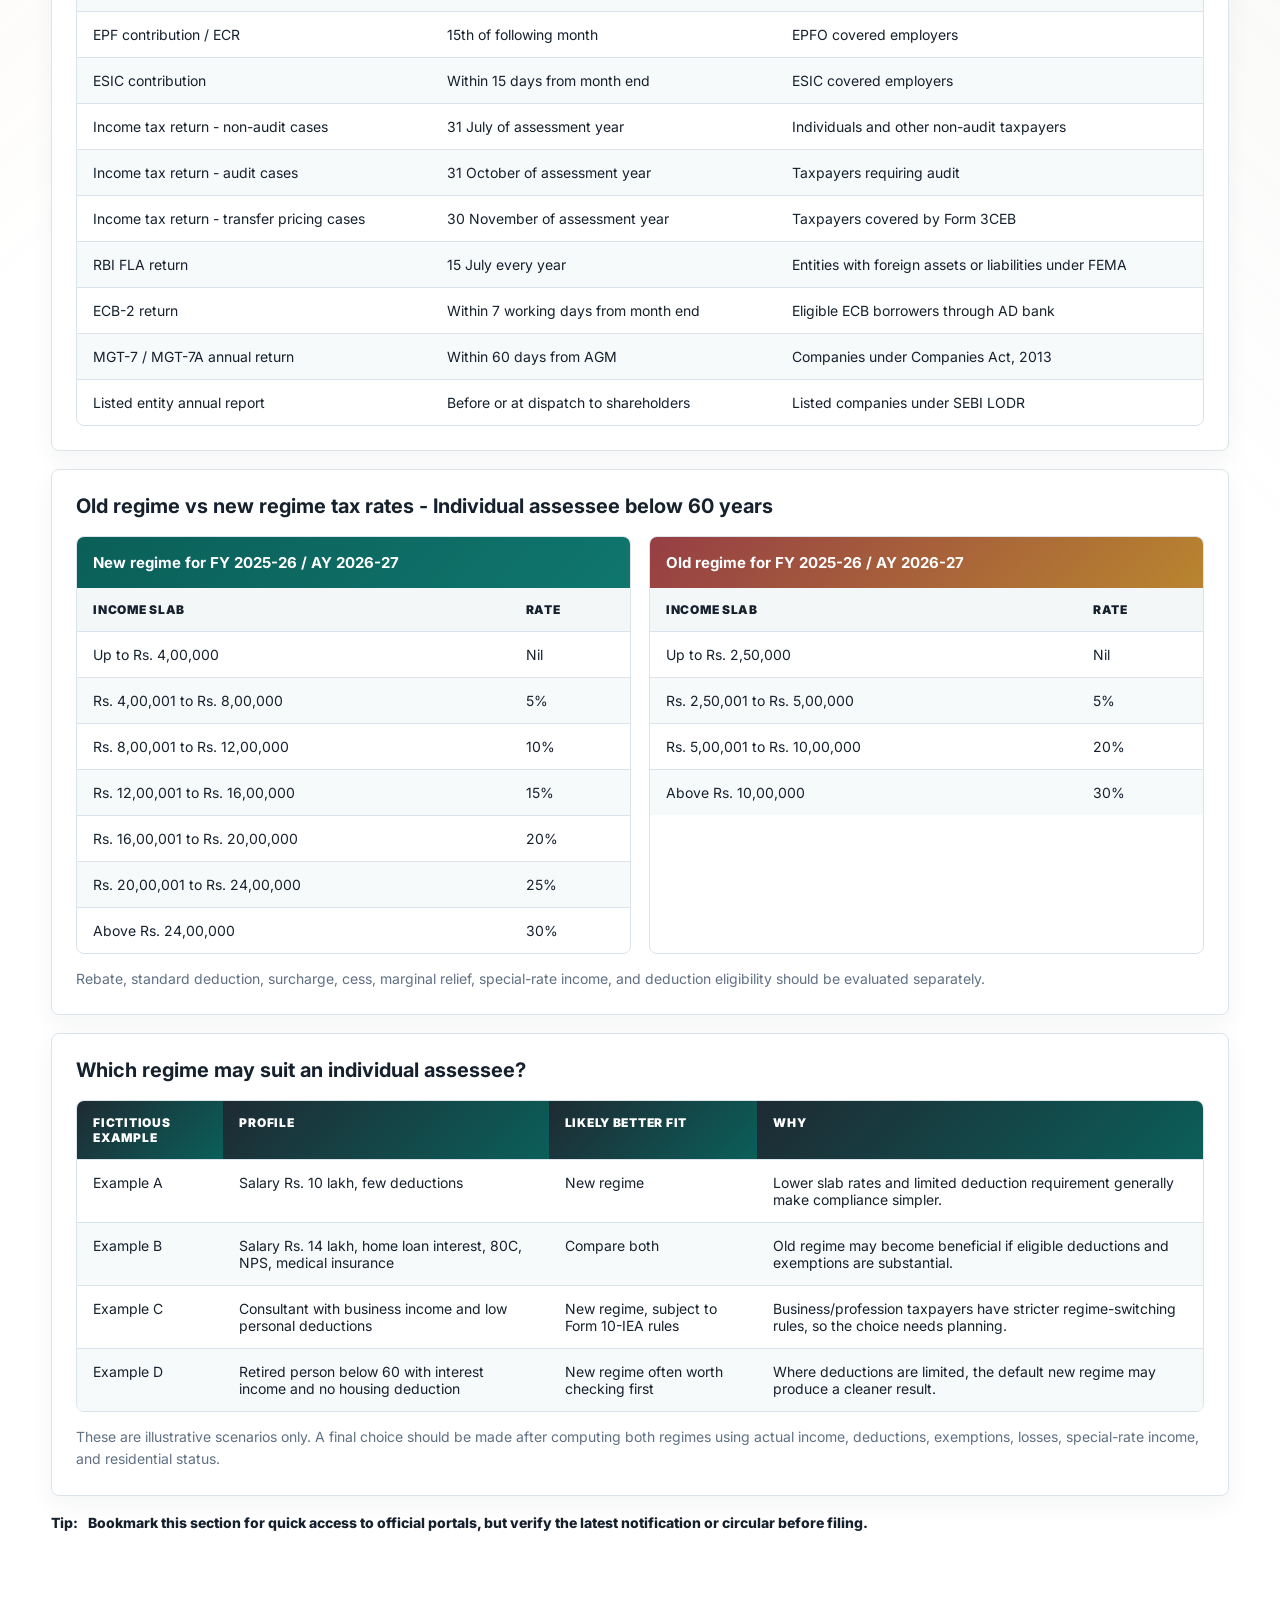
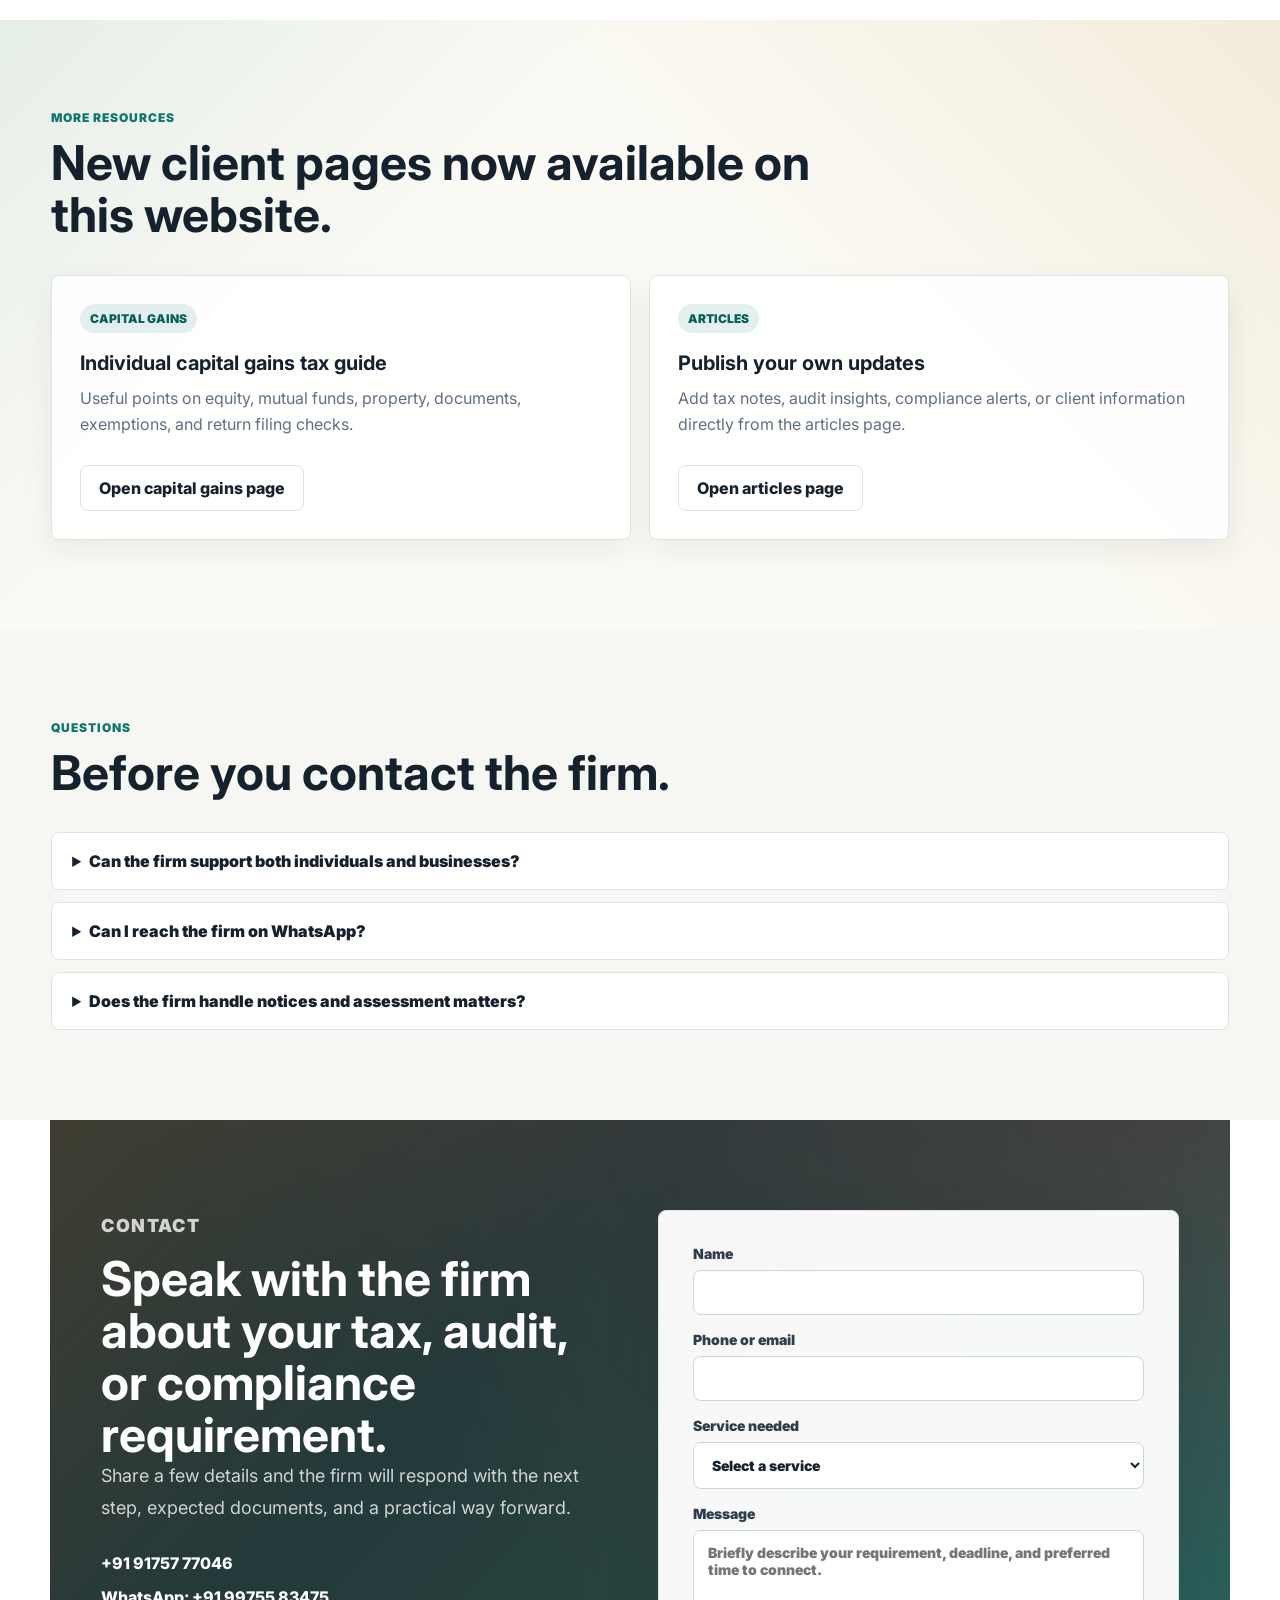
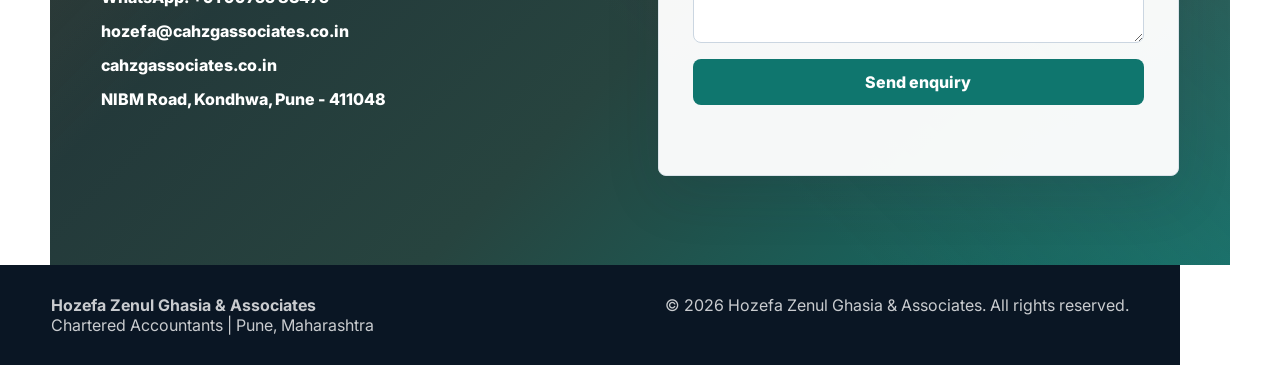
==== commit 7c33b8d2: "Add files via upload" ====
--- a/index.html
+++ b/index.html
@@ -5,13 +5,13 @@
     <meta name="viewport" content="width=device-width, initial-scale=1.0" />
     <meta
       name="description"
-      content="Hozefa Zenul Ghasia & Associates, Chartered Accountants in Pune. Income tax, GST, audit, accounting, and business advisory services."
+      content="Hozefa Zenul Ghasia & Associates is a Chartered Accountancy firm in Pune offering income tax, GST, audit, accounting, company compliance, and business advisory services."
     />
-    <title>Hozefa Zenul Ghasia & Associates | Chartered Accountants</title>
+    <title>Hozefa Zenul Ghasia & Associates | Chartered Accountants in Pune</title>
     <link rel="preconnect" href="https://fonts.googleapis.com" />
     <link rel="preconnect" href="https://fonts.gstatic.com" crossorigin />
     <link
-      href="https://fonts.googleapis.com/css2?family=Inter:wght@400;500;600;700;800&display=swap"
+      href="https://fonts.googleapis.com/css2?family=Inter:wght@400;500;600;700;800;900&display=swap"
       rel="stylesheet"
     />
     <link rel="stylesheet" href="./styles.css" />
@@ -20,149 +20,248 @@
     <header class="site-header">
       <a class="brand" href="#top" aria-label="Hozefa Zenul Ghasia & Associates home">
         <span class="brand-mark">HZG</span>
-        <span>
+        <span class="brand-text">
           <strong>Hozefa Zenul Ghasia & Associates</strong>
           <small>Chartered Accountants</small>
         </span>
       </a>
 
+      <button class="nav-toggle" type="button" aria-label="Open menu" aria-expanded="false">
+        <span></span>
+        <span></span>
+        <span></span>
+      </button>
+
       <nav class="main-nav" aria-label="Primary navigation">
         <a href="#services">Services</a>
-        <a href="#industries">Industries</a>
+        <a href="#profile">Profile</a>
         <a href="#process">Approach</a>
+        <a href="#compliance">Compliance</a>
+        <a href="./capital-gains.html">Capital Gains</a>
+        <a href="./articles.html">Articles</a>
         <a href="#contact">Contact</a>
       </nav>
 
-      <a class="header-action" href="tel:+919175777046" aria-label="Call the firm">
-        <span class="icon phone-icon" aria-hidden="true"></span>
-        Call
-      </a>
+      <a class="header-action" href="tel:+919175777046">Call now</a>
     </header>
 
     <main id="top">
       <section class="hero-section">
         <div class="hero-copy">
-          <p class="eyebrow">Pune based CA firm</p>
-          <h1>Clear, reliable tax and accounting support for growing businesses.</h1>
+          <p class="eyebrow">Pune based Chartered Accountancy firm</p>
+          <h1>India-focused tax, audit, and compliance counsel for serious businesses.</h1>
           <p class="hero-lede">
-            We help individuals, professionals, startups, and established businesses manage
-            income tax, GST, audits, accounts, and compliance with practical guidance and
-            timely execution.
+            Hozefa Zenul Ghasia & Associates helps entrepreneurs, professionals, MSMEs, and
+            growing companies stay compliant, make informed financial decisions, and respond
+            confidently to tax and regulatory matters.
           </p>
+
           <div class="hero-actions">
-            <a class="primary-button" href="#contact">
-              <span class="icon message-icon" aria-hidden="true"></span>
-              Request consultation
-            </a>
-            <a class="secondary-button" href="https://wa.me/919175777046" target="_blank" rel="noreferrer">
-              <span class="icon whatsapp-icon" aria-hidden="true"></span>
-              WhatsApp
-            </a>
+            <a class="primary-button" href="#contact">Request a consultation</a>
+            <a class="secondary-button" href="https://wa.me/919975583475" target="_blank" rel="noreferrer">WhatsApp the firm</a>
           </div>
-          <dl class="trust-strip" aria-label="Firm highlights">
+
+          <dl class="trust-strip">
             <div>
-              <dt>Core services</dt>
-              <dd>Tax, GST, Audit, Accounts</dd>
+              <dt>Practice areas</dt>
+              <dd>Tax, GST, Audit, MCA</dd>
+            </div>
+            <div>
+              <dt>Client desk</dt>
+              <dd>Responsive follow-up</dd>
             </div>
             <div>
               <dt>Location</dt>
               <dd>Kondhwa, Pune</dd>
             </div>
+          </dl>
+        </div>
+
+        <div class="hero-visual" aria-label="Compliance dashboard visual">
+          <div class="dashboard-card main-dashboard">
             <div>
-              <dt>Support</dt>
-              <dd>Responsive client desk</dd>
-            </div>
-          </dl>
-        </div>
-
-        <div class="hero-visual" aria-label="Professional chartered accountancy office visual">
-          <div class="office-scene">
-            <div class="document-stack">
+              <span class="status-pill">Compliance health</span>
+              <strong>Filed. Reconciled. Reviewed.</strong>
+            </div>
+            <div class="chart-bars" aria-hidden="true">
               <span></span>
               <span></span>
               <span></span>
-            </div>
-            <div class="signature-card">
-              <small>Chartered Accountants</small>
-              <strong>Tax. Audit. Accounts.</strong>
-              <p>Reliable guidance for everyday compliance and important business decisions.</p>
-            </div>
-            <div class="desk-card">
-              <span class="desk-line long"></span>
-              <span class="desk-line"></span>
-              <span class="desk-line short"></span>
+              <span></span>
+              <span></span>
             </div>
           </div>
-        </div>
+          <div class="dashboard-card tax-card">
+            <small>Next priority</small>
+            <strong>GST reconciliation</strong>
+            <span class="progress-track"><span></span></span>
+          </div>
+          <div class="dashboard-card audit-card">
+            <small>Review desk</small>
+            <strong>Audit working papers</strong>
+            <p>Documented checks, clean schedules, and timely closure.</p>
+          </div>
+          <div class="seal-card">
+            <span>CA</span>
+            <strong>Professional judgement with practical execution</strong>
+          </div>
+        </div>
+      </section>
+
+      <section class="credibility-section" aria-label="Firm highlights">
+        <article>
+          <strong>End-to-end</strong>
+          <span>Tax, GST, audit, accounts, registrations, and advisory under one professional desk.</span>
+        </article>
+        <article>
+          <strong>India compliant</strong>
+          <span>Work aligned with Income Tax, GST, Companies Act, TDS, accounting, and audit requirements.</span>
+        </article>
+        <article>
+          <strong>Business-first</strong>
+          <span>Advice designed for owners who need clear decisions, not only completed filings.</span>
+        </article>
       </section>
 
       <section class="intro-section">
         <div class="section-heading">
           <p class="eyebrow">About the firm</p>
-          <h2>Professional CA services with disciplined execution.</h2>
-        </div>
-        <p>
-          Hozefa Zenul Ghasia & Associates provides taxation, audit, accounting, and
-          financial advisory services from Pune, Maharashtra. The firm focuses on clear
-          communication, proper documentation, accurate filings, and dependable support for
-          day-to-day compliance as well as important financial decisions.
-        </p>
+          <h2>A CA practice built around accuracy, accessibility, and business clarity.</h2>
+        </div>
+        <div class="intro-copy">
+          <p>
+            Hozefa Zenul Ghasia & Associates provides taxation, audit, accounting, and
+            financial advisory services from Pune, Maharashtra. The firm focuses on clear
+            communication, disciplined documentation, accurate filings, and reliable support
+            for both recurring compliance and important financial decisions.
+          </p>
+          <p>
+            Whether you are filing a return, handling GST reconciliations, preparing for an
+            audit, setting up a new entity, or responding to a notice, the firm brings a
+            structured method and a practical understanding of Indian business realities.
+          </p>
+        </div>
+      </section>
+
+      <section class="profile-section" id="profile">
+        <div class="section-heading">
+          <p class="eyebrow">Founder profile</p>
+          <h2>Led by a senior CA with more than three decades of audit, finance, risk, and operations experience.</h2>
+        </div>
+
+        <div class="profile-layout">
+          <article class="profile-card">
+            <span class="profile-initials">HG</span>
+            <h3>Mr. Hozefa Ghasia</h3>
+            <p>
+              Mr. Hozefa Ghasia is a qualified Chartered Accountant, having qualified in
+              1987, and a B.Com. (Honours) graduate from the University of Mumbai. He also
+              holds the Certified Internal Auditor (CIA) certification from the Institute of
+              Internal Auditors and the Certified Information Systems Auditor (CISA)
+              certification from ISACA.
+            </p>
+          </article>
+
+          <div class="experience-timeline" aria-label="Professional experience timeline">
+            <article>
+              <span>1987 onward</span>
+              <h3>Chartered Accountancy and income tax practice</h3>
+              <p>Commenced independent professional practice in Mumbai, with focus on income tax matters and internal audit assignments with reputed CA firms.</p>
+            </article>
+            <article>
+              <span>Industry foundation</span>
+              <h3>Accounts, costing, audit, and business operations</h3>
+              <p>Built early professional depth with National Paper Products Co. Ltd., followed by internal audit exposure through firms including Ashok Bhandari & Associates and Nisar & Kumar.</p>
+            </article>
+            <article>
+              <span>Corporate and overseas exposure</span>
+              <h3>Power, steel, wind energy, automobile, and NBFC sectors</h3>
+              <p>Handled assignments and roles connected with Essar Power, Essar Steel, Suzlon Infrastructure Services, Suhail Bahwan Automobiles LLC, and Shriram Finance Limited.</p>
+            </article>
+            <article>
+              <span>Leadership experience</span>
+              <h3>Large audit teams and multi-location operations</h3>
+              <p>Served around 15 years with Shriram Finance Limited in internal audit, managing senior responsibilities, teams of up to 130 personnel, and operations across approximately 1,800 locations.</p>
+            </article>
+          </div>
+        </div>
+
+        <div class="expertise-strip" aria-label="Core expertise">
+          <span>Internal Audit</span>
+          <span>Risk Assessment</span>
+          <span>Financial Controls</span>
+          <span>Taxation</span>
+          <span>Compliance</span>
+          <span>Operational Audits</span>
+        </div>
       </section>
 
       <section class="services-section" id="services">
         <div class="section-heading">
           <p class="eyebrow">Services</p>
-          <h2>Complete support for taxation, audit, and accounts.</h2>
+          <h2>Comprehensive CA services for individuals, firms, and companies.</h2>
         </div>
 
         <div class="service-grid">
           <article class="service-card">
-            <span class="service-icon tax-icon" aria-hidden="true"></span>
-            <h3>Income Tax</h3>
-            <p>
-              ITR filing, tax planning, TDS/TCS compliance, notices, assessments, and
-              advisory for individuals, professionals, and businesses.
-            </p>
+            <span class="service-icon tax-icon"></span>
+            <h3>Income Tax Advisory</h3>
+            <p>ITR filing, advance tax, capital gains, TDS/TCS compliance, scrutiny support, tax planning, and representation for individuals and businesses.</p>
           </article>
           <article class="service-card">
-            <span class="service-icon gst-icon" aria-hidden="true"></span>
-            <h3>GST Services</h3>
-            <p>
-              GST registration, monthly and annual returns, reconciliation, audit support,
-              input credit review, and compliance management.
-            </p>
+            <span class="service-icon gst-icon"></span>
+            <h3>GST Compliance</h3>
+            <p>GST registration, returns, input tax credit review, GSTR reconciliations, annual returns, refund support, and department notice handling.</p>
           </article>
           <article class="service-card">
-            <span class="service-icon audit-icon" aria-hidden="true"></span>
-            <h3>Statutory Audit</h3>
-            <p>
-              Independent audit services focused on compliance, financial accuracy,
-              reporting quality, and stakeholder confidence.
-            </p>
+            <span class="service-icon audit-icon"></span>
+            <h3>Audit and Assurance</h3>
+            <p>Statutory audits, tax audits, internal audits, stock audits, and control reviews with practical reporting and management-level observations.</p>
           </article>
           <article class="service-card">
-            <span class="service-icon controls-icon" aria-hidden="true"></span>
-            <h3>Internal Audit</h3>
-            <p>
-              Risk-based internal audits that review controls, processes, operational
-              efficiency, and areas requiring management attention.
-            </p>
+            <span class="service-icon accounts-icon"></span>
+            <h3>Accounting and MIS</h3>
+            <p>Bookkeeping, ledger review, bank reconciliation, financial statements, management reports, payroll coordination, and outsourced accounting support.</p>
           </article>
           <article class="service-card">
-            <span class="service-icon accounts-icon" aria-hidden="true"></span>
-            <h3>Accounting</h3>
-            <p>
-              Bookkeeping, MIS reports, financial statements, ledgers, reconciliations, and
-              outsourced accounting support.
-            </p>
+            <span class="service-icon company-icon"></span>
+            <h3>Company and LLP Compliance</h3>
+            <p>Entity setup coordination, ROC filings, annual compliance, statutory registers, director KYC, and compliance calendars for founders and boards.</p>
           </article>
           <article class="service-card accent-card">
-            <span class="service-icon advisory-icon" aria-hidden="true"></span>
+            <span class="service-icon advisory-icon"></span>
             <h3>Business Advisory</h3>
-            <p>
-              Practical financial guidance for entity setup, compliance calendars, reporting
-              systems, and decision-ready numbers.
-            </p>
+            <p>Cash flow review, profitability analysis, reporting systems, budgeting, loan documentation support, due diligence support, and growth-stage financial guidance.</p>
+          </article>
+        </div>
+      </section>
+
+      <section class="why-section" id="why-us">
+        <div class="section-heading">
+          <p class="eyebrow">Why choose us</p>
+          <h2>Designed for clients who value precision and personal attention.</h2>
+        </div>
+
+        <div class="why-grid">
+          <article>
+            <span>01</span>
+            <h3>Structured documentation</h3>
+            <p>Every engagement is supported by clear information requests, records, workings, acknowledgements, and follow-up notes.</p>
+          </article>
+          <article>
+            <span>02</span>
+            <h3>Deadline discipline</h3>
+            <p>Compliance work is tracked with practical timelines so returns, audits, and filings do not become last-minute pressure.</p>
+          </article>
+          <article>
+            <span>03</span>
+            <h3>Plain-language advice</h3>
+            <p>Tax and regulatory matters are explained in business terms, with options, implications, and next actions made easy to understand.</p>
+          </article>
+          <article>
+            <span>04</span>
+            <h3>Owner-level thinking</h3>
+            <p>The firm supports not just filings, but better controls, cleaner books, sharper reporting, and decision-ready financial information.</p>
           </article>
         </div>
       </section>
@@ -170,70 +269,332 @@
       <section class="industries-section" id="industries">
         <div class="section-heading">
           <p class="eyebrow">Who we support</p>
-          <h2>Built for practical business needs.</h2>
-        </div>
-
+          <h2>Practical support across common Indian business models.</h2>
+        </div>
         <div class="industry-list">
           <span>Individuals and HNIs</span>
           <span>Professionals and consultants</span>
-          <span>MSMEs and trading businesses</span>
-          <span>Startups and new entities</span>
+          <span>MSMEs and traders</span>
+          <span>Startups and founders</span>
           <span>Service providers</span>
-          <span>Partnership firms and companies</span>
+          <span>Partnership firms and LLPs</span>
+          <span>Private limited companies</span>
+          <span>Real estate and contractors</span>
         </div>
       </section>
 
       <section class="process-section" id="process">
         <div class="section-heading">
           <p class="eyebrow">Approach</p>
-          <h2>Organized, documented, and easy to follow.</h2>
-        </div>
-
+          <h2>A clear engagement flow from first discussion to final closure.</h2>
+        </div>
         <div class="process-grid">
           <article>
             <span>01</span>
-            <h3>Understand</h3>
-            <p>We review your business, records, deadlines, and the specific compliance or advisory need.</p>
+            <h3>Diagnose the requirement</h3>
+            <p>We understand your tax, GST, audit, accounting, or advisory need and identify documents, deadlines, exposure areas, and expected outcomes.</p>
           </article>
           <article>
             <span>02</span>
-            <h3>Prepare</h3>
-            <p>Documents, calculations, reconciliations, and filings are prepared with careful review.</p>
+            <h3>Plan the action</h3>
+            <p>You receive a clear view of the work involved, information required, likely issues, dependencies, and timeline for completion.</p>
           </article>
           <article>
             <span>03</span>
-            <h3>Execute</h3>
-            <p>We complete filings, reports, submissions, and follow-up actions with timely communication.</p>
-          </article>
+            <h3>Execute with review</h3>
+            <p>The work is prepared, checked, filed, reported, or submitted with professional review and proper records for future reference.</p>
+          </article>
+          <article>
+            <span>04</span>
+            <h3>Support after closure</h3>
+            <p>We help with acknowledgements, notices, clarifications, records, and recurring compliance calendars so the matter does not disappear after filing.</p>
+          </article>
+        </div>
+      </section>
+
+      <section class="compliance-section" id="compliance">
+        <div class="section-heading">
+          <p class="eyebrow">Useful information</p>
+          <h2>Compliance quick reference for business owners and finance teams.</h2>
+          <p class="section-note">Indicative general information as of May 2026. Due dates can change by notification, extension, category, turnover, state, or reporting status, so please verify before acting.</p>
+        </div>
+
+        <div class="portal-links" aria-label="Important official compliance links">
+          <a href="https://www.incometax.gov.in/iec/foportal/" target="_blank" rel="noreferrer">
+            <span>Income Tax</span>
+            <strong>e-Filing Portal</strong>
+            <small>ITR, forms, notices, AIS, tax payments</small>
+          </a>
+          <a href="https://www.gst.gov.in/" target="_blank" rel="noreferrer">
+            <span>GST</span>
+            <strong>GST Portal</strong>
+            <small>Returns, payments, registration, notices</small>
+          </a>
+          <a href="https://www.rbi.org.in/" target="_blank" rel="noreferrer">
+            <span>RBI</span>
+            <strong>RBI Website</strong>
+            <small>FEMA, FLA, ECB, master directions</small>
+          </a>
+          <a href="https://flair.rbi.org.in/fla/" target="_blank" rel="noreferrer">
+            <span>RBI FLA</span>
+            <strong>FLAIR Portal</strong>
+            <small>Foreign liabilities and assets return</small>
+          </a>
+          <a href="https://www.mca.gov.in/content/mca/global/en/home.html" target="_blank" rel="noreferrer">
+            <span>MCA</span>
+            <strong>MCA Portal</strong>
+            <small>Company and LLP filings</small>
+          </a>
+          <a href="https://unifiedportal-emp.epfindia.gov.in/epfo/" target="_blank" rel="noreferrer">
+            <span>PF</span>
+            <strong>EPFO Employer</strong>
+            <small>ECR, challan, member and KYC services</small>
+          </a>
+          <a href="https://www.esic.gov.in/" target="_blank" rel="noreferrer">
+            <span>ESIC</span>
+            <strong>ESIC Portal</strong>
+            <small>Employer contribution and compliance</small>
+          </a>
+          <a href="https://www.sebi.gov.in/" target="_blank" rel="noreferrer">
+            <span>SEBI</span>
+            <strong>SEBI Website</strong>
+            <small>LODR, circulars, regulations</small>
+          </a>
+        </div>
+
+        <div class="table-stack">
+          <article class="info-table-card">
+            <h3>Common recurring due dates</h3>
+            <div class="table-scroll">
+              <table>
+                <thead>
+                  <tr>
+                    <th>Compliance</th>
+                    <th>Usual due date</th>
+                    <th>Who should track it</th>
+                  </tr>
+                </thead>
+                <tbody>
+                  <tr>
+                    <td>GSTR-1 monthly</td>
+                    <td>11th of succeeding month</td>
+                    <td>Regular monthly GST filers</td>
+                  </tr>
+                  <tr>
+                    <td>GSTR-1 quarterly / QRMP</td>
+                    <td>13th of month after quarter end</td>
+                    <td>Quarterly GST filers</td>
+                  </tr>
+                  <tr>
+                    <td>GSTR-3B monthly</td>
+                    <td>20th of succeeding month</td>
+                    <td>Regular monthly GST filers</td>
+                  </tr>
+                  <tr>
+                    <td>GSTR-3B quarterly / QRMP</td>
+                    <td>22nd or 24th of month after quarter end</td>
+                    <td>Quarterly filers, depending on State/UT</td>
+                  </tr>
+                  <tr>
+                    <td>EPF contribution / ECR</td>
+                    <td>15th of following month</td>
+                    <td>EPFO covered employers</td>
+                  </tr>
+                  <tr>
+                    <td>ESIC contribution</td>
+                    <td>Within 15 days from month end</td>
+                    <td>ESIC covered employers</td>
+                  </tr>
+                  <tr>
+                    <td>Income tax return - non-audit cases</td>
+                    <td>31 July of assessment year</td>
+                    <td>Individuals and other non-audit taxpayers</td>
+                  </tr>
+                  <tr>
+                    <td>Income tax return - audit cases</td>
+                    <td>31 October of assessment year</td>
+                    <td>Taxpayers requiring audit</td>
+                  </tr>
+                  <tr>
+                    <td>Income tax return - transfer pricing cases</td>
+                    <td>30 November of assessment year</td>
+                    <td>Taxpayers covered by Form 3CEB</td>
+                  </tr>
+                  <tr>
+                    <td>RBI FLA return</td>
+                    <td>15 July every year</td>
+                    <td>Entities with foreign assets or liabilities under FEMA</td>
+                  </tr>
+                  <tr>
+                    <td>ECB-2 return</td>
+                    <td>Within 7 working days from month end</td>
+                    <td>Eligible ECB borrowers through AD bank</td>
+                  </tr>
+                  <tr>
+                    <td>MGT-7 / MGT-7A annual return</td>
+                    <td>Within 60 days from AGM</td>
+                    <td>Companies under Companies Act, 2013</td>
+                  </tr>
+                  <tr>
+                    <td>Listed entity annual report</td>
+                    <td>Before or at dispatch to shareholders</td>
+                    <td>Listed companies under SEBI LODR</td>
+                  </tr>
+                </tbody>
+              </table>
+            </div>
+          </article>
+
+          <article class="info-table-card">
+            <h3>Old regime vs new regime tax rates - Individual assessee below 60 years</h3>
+            <div class="regime-columns">
+              <div class="regime-panel">
+                <h4>New regime for FY 2025-26 / AY 2026-27</h4>
+                <table class="compact-table">
+                  <thead>
+                    <tr>
+                      <th>Income slab</th>
+                      <th>Rate</th>
+                    </tr>
+                  </thead>
+                  <tbody>
+                    <tr><td>Up to Rs. 4,00,000</td><td>Nil</td></tr>
+                    <tr><td>Rs. 4,00,001 to Rs. 8,00,000</td><td>5%</td></tr>
+                    <tr><td>Rs. 8,00,001 to Rs. 12,00,000</td><td>10%</td></tr>
+                    <tr><td>Rs. 12,00,001 to Rs. 16,00,000</td><td>15%</td></tr>
+                    <tr><td>Rs. 16,00,001 to Rs. 20,00,000</td><td>20%</td></tr>
+                    <tr><td>Rs. 20,00,001 to Rs. 24,00,000</td><td>25%</td></tr>
+                    <tr><td>Above Rs. 24,00,000</td><td>30%</td></tr>
+                  </tbody>
+                </table>
+              </div>
+              <div class="regime-panel old-regime">
+                <h4>Old regime for FY 2025-26 / AY 2026-27</h4>
+                <table class="compact-table">
+                  <thead>
+                    <tr>
+                      <th>Income slab</th>
+                      <th>Rate</th>
+                    </tr>
+                  </thead>
+                  <tbody>
+                    <tr><td>Up to Rs. 2,50,000</td><td>Nil</td></tr>
+                    <tr><td>Rs. 2,50,001 to Rs. 5,00,000</td><td>5%</td></tr>
+                    <tr><td>Rs. 5,00,001 to Rs. 10,00,000</td><td>20%</td></tr>
+                    <tr><td>Above Rs. 10,00,000</td><td>30%</td></tr>
+                  </tbody>
+                </table>
+              </div>
+            </div>
+            <p class="table-note">Rebate, standard deduction, surcharge, cess, marginal relief, special-rate income, and deduction eligibility should be evaluated separately.</p>
+          </article>
+
+          <article class="info-table-card">
+            <h3>Which regime may suit an individual assessee?</h3>
+            <div class="table-scroll">
+              <table>
+                <thead>
+                  <tr>
+                    <th>Fictitious example</th>
+                    <th>Profile</th>
+                    <th>Likely better fit</th>
+                    <th>Why</th>
+                  </tr>
+                </thead>
+                <tbody>
+                  <tr>
+                    <td>Example A</td>
+                    <td>Salary Rs. 10 lakh, few deductions</td>
+                    <td>New regime</td>
+                    <td>Lower slab rates and limited deduction requirement generally make compliance simpler.</td>
+                  </tr>
+                  <tr>
+                    <td>Example B</td>
+                    <td>Salary Rs. 14 lakh, home loan interest, 80C, NPS, medical insurance</td>
+                    <td>Compare both</td>
+                    <td>Old regime may become beneficial if eligible deductions and exemptions are substantial.</td>
+                  </tr>
+                  <tr>
+                    <td>Example C</td>
+                    <td>Consultant with business income and low personal deductions</td>
+                    <td>New regime, subject to Form 10-IEA rules</td>
+                    <td>Business/profession taxpayers have stricter regime-switching rules, so the choice needs planning.</td>
+                  </tr>
+                  <tr>
+                    <td>Example D</td>
+                    <td>Retired person below 60 with interest income and no housing deduction</td>
+                    <td>New regime often worth checking first</td>
+                    <td>Where deductions are limited, the default new regime may produce a cleaner result.</td>
+                  </tr>
+                </tbody>
+              </table>
+            </div>
+            <p class="table-note">These are illustrative scenarios only. A final choice should be made after computing both regimes using actual income, deductions, exemptions, losses, special-rate income, and residential status.</p>
+          </article>
+        </div>
+
+        <div class="source-links" aria-label="Compliance note">
+          <span>Tip:</span>
+          <span>Bookmark this section for quick access to official portals, but verify the latest notification or circular before filing.</span>
+        </div>
+      </section>
+
+      <section class="quick-pages-section">
+        <div class="section-heading">
+          <p class="eyebrow">More resources</p>
+          <h2>New client pages now available on this website.</h2>
+        </div>
+        <div class="quick-page-grid">
+          <article class="quick-page-card">
+            <span>Capital Gains</span>
+            <h3>Individual capital gains tax guide</h3>
+            <p>Useful points on equity, mutual funds, property, documents, exemptions, and return filing checks.</p>
+            <a class="secondary-button" href="./capital-gains.html">Open capital gains page</a>
+          </article>
+          <article class="quick-page-card">
+            <span>Articles</span>
+            <h3>Publish your own updates</h3>
+            <p>Add tax notes, audit insights, compliance alerts, or client information directly from the articles page.</p>
+            <a class="secondary-button" href="./articles.html">Open articles page</a>
+          </article>
+        </div>
+      </section>
+
+      <section class="faq-section">
+        <div class="section-heading">
+          <p class="eyebrow">Questions</p>
+          <h2>Before you contact the firm.</h2>
+        </div>
+        <div class="faq-list">
+          <details>
+            <summary>Can the firm support both individuals and businesses?</summary>
+            <p>Yes. The practice supports individuals, professionals, proprietors, partnership firms, LLPs, and companies across tax, GST, accounting, audit, and advisory work.</p>
+          </details>
+          <details>
+            <summary>Can I reach the firm on WhatsApp?</summary>
+            <p>Yes. Use the WhatsApp button on this page to share your requirement, documents, and preferred time for a discussion.</p>
+          </details>
+          <details>
+            <summary>Does the firm handle notices and assessment matters?</summary>
+            <p>Yes. The firm can review the notice, understand the facts, prepare the response, and support representation or follow-up where required.</p>
+          </details>
         </div>
       </section>
 
       <section class="contact-section" id="contact">
         <div class="contact-copy">
           <p class="eyebrow">Contact</p>
-          <h2>Speak with the firm.</h2>
+          <h2>Speak with the firm about your tax, audit, or compliance requirement.</h2>
           <p>
-            For tax filing, GST, audit, accounting, or advisory work, share a few details
-            and the firm will respond with the next step.
+            Share a few details and the firm will respond with the next step, expected documents,
+            and a practical way forward.
           </p>
-
           <address class="contact-details">
-            <a href="tel:+919175777046">
-              <span class="icon phone-icon" aria-hidden="true"></span>
-              +91 91757 77046
-            </a>
-            <a href="mailto:hozefa@cahzgassociates.co.in">
-              <span class="icon mail-icon" aria-hidden="true"></span>
-              hozefa@cahzgassociates.co.in
-            </a>
-            <a href="https://cahzgassociates.co.in" target="_blank" rel="noreferrer">
-              <span class="icon web-icon" aria-hidden="true"></span>
-              cahzgassociates.co.in
-            </a>
-            <span>
-              <span class="icon location-icon" aria-hidden="true"></span>
-              NIBM Road, Kondhwa, Pune - 411048
-            </span>
+            <a href="tel:+919175777046">+91 91757 77046</a>
+            <a href="https://wa.me/919975583475" target="_blank" rel="noreferrer">WhatsApp: +91 99755 83475</a>
+            <a href="mailto:hozefa@cahzgassociates.co.in">hozefa@cahzgassociates.co.in</a>
+            <a href="https://cahzgassociates.co.in" target="_blank" rel="noreferrer">cahzgassociates.co.in</a>
+            <span>NIBM Road, Kondhwa, Pune - 411048</span>
           </address>
         </div>
 
@@ -250,22 +611,20 @@
             Service needed
             <select name="service" required>
               <option value="">Select a service</option>
-              <option>Income Tax</option>
-              <option>GST Services</option>
-              <option>Statutory Audit</option>
-              <option>Internal Audit</option>
-              <option>Accounting Services</option>
+              <option>Income Tax Advisory</option>
+              <option>GST Compliance</option>
+              <option>Audit and Assurance</option>
+              <option>Accounting and MIS</option>
+              <option>Company and LLP Compliance</option>
               <option>Business Advisory</option>
+              <option>Notice or assessment support</option>
             </select>
           </label>
           <label>
             Message
-            <textarea name="message" rows="5" required></textarea>
+            <textarea name="message" rows="5" required placeholder="Briefly describe your requirement, deadline, and preferred time to connect."></textarea>
           </label>
-          <button type="submit" class="primary-button">
-            <span class="icon send-icon" aria-hidden="true"></span>
-            Send enquiry
-          </button>
+          <button type="submit" class="primary-button">Send enquiry</button>
           <p class="form-note" id="formNote" role="status"></p>
         </form>
       </section>
@@ -279,10 +638,7 @@
       <p>&copy; 2026 Hozefa Zenul Ghasia & Associates. All rights reserved.</p>
     </footer>
 
-    <a class="floating-whatsapp" href="https://wa.me/919175777046" target="_blank" rel="noreferrer" aria-label="Chat on WhatsApp">
-      <span class="icon whatsapp-icon" aria-hidden="true"></span>
-    </a>
-
+    <a class="floating-whatsapp" href="https://wa.me/919975583475" target="_blank" rel="noreferrer" aria-label="Chat on WhatsApp">WA</a>
     <script src="./script.js"></script>
   </body>
 </html>
--- a/styles.css
+++ b/styles.css
@@ -1,17 +1,22 @@
 :root {
-  --ink: #14202e;
+  --ink: #16212e;
   --muted: #607083;
-  --line: #dce4ec;
+  --line: #dbe4ea;
   --paper: #ffffff;
-  --soft: #f5f7fa;
-  --navy: #16324f;
+  --soft: #f6f7f2;
+  --deep: #1e2a33;
+  --navy: #263f4f;
   --teal: #0f766e;
-  --gold: #b5822c;
-  --clay: #9b4d3f;
-  --plum: #6d3f7a;
-  --sky: #2878a8;
+  --teal-dark: #0b5f59;
+  --gold: #b9852f;
+  --ruby: #963e45;
+  --blue: #44768b;
+  --sage: #7a8f68;
+  --ivory: #fbfaf4;
   --green: #14845d;
-  --shadow: 0 18px 48px rgba(20, 32, 46, 0.12);
+  --shadow: 0 20px 55px rgba(22, 33, 46, 0.12);
+  --radius: 8px;
+  --max: 1180px;
 }
 
 * {
@@ -24,9 +29,13 @@
 
 body {
   margin: 0;
-  font-family: Inter, system-ui, -apple-system, BlinkMacSystemFont, "Segoe UI", sans-serif;
   color: var(--ink);
   background: var(--paper);
+  font-family: Inter, system-ui, -apple-system, BlinkMacSystemFont, "Segoe UI", sans-serif;
+}
+
+body.nav-open {
+  overflow: hidden;
 }
 
 a {
@@ -34,18 +43,25 @@
   text-decoration: none;
 }
 
+button,
+input,
+select,
+textarea {
+  font: inherit;
+}
+
 .site-header {
   position: sticky;
   top: 0;
-  z-index: 20;
-  display: grid;
-  grid-template-columns: minmax(230px, 1fr) auto auto;
+  z-index: 50;
+  display: grid;
+  grid-template-columns: minmax(240px, 1fr) auto auto;
   align-items: center;
-  gap: 24px;
+  gap: 18px;
   padding: 14px clamp(18px, 4vw, 56px);
-  border-bottom: 1px solid rgba(220, 228, 236, 0.85);
+  border-bottom: 1px solid rgba(219, 228, 234, 0.9);
   background: rgba(255, 255, 255, 0.94);
-  backdrop-filter: blur(16px);
+  backdrop-filter: blur(18px);
 }
 
 .brand {
@@ -57,16 +73,20 @@
 
 .brand-mark {
   display: grid;
-  width: 46px;
-  height: 46px;
+  width: 48px;
+  height: 48px;
   place-items: center;
   flex: 0 0 auto;
-  border-radius: 8px;
-  color: #ffffff;
-  background: linear-gradient(135deg, var(--navy), var(--teal));
-  font-weight: 800;
+  border-radius: var(--radius);
+  color: #fff;
+  background: linear-gradient(135deg, var(--deep), var(--teal) 62%, var(--gold));
   font-size: 13px;
-  letter-spacing: 0;
+  font-weight: 900;
+  letter-spacing: 0.06em;
+}
+
+.brand-text {
+  min-width: 0;
 }
 
 .brand strong,
@@ -75,27 +95,74 @@
 }
 
 .brand strong {
+  overflow: hidden;
   font-size: 15px;
   line-height: 1.25;
+  text-overflow: ellipsis;
+  white-space: nowrap;
 }
 
 .brand small {
+  margin-top: 2px;
   color: var(--muted);
-  margin-top: 2px;
+  font-size: 12px;
+  font-weight: 700;
 }
 
 .main-nav {
   display: flex;
   align-items: center;
-  gap: 22px;
-  color: #3f4f61;
-  font-size: 14px;
-  font-weight: 600;
+  gap: 16px;
+  color: #405164;
+  font-size: 13px;
+  font-weight: 700;
+}
+
+.main-nav a {
+  position: relative;
+  padding: 8px 0;
+}
+
+.main-nav a::after {
+  content: "";
+  position: absolute;
+  right: 0;
+  bottom: 3px;
+  left: 0;
+  height: 2px;
+  transform: scaleX(0);
+  transform-origin: left;
+  background: var(--teal);
+  transition: transform 180ms ease;
 }
 
 .main-nav a:hover,
 .contact-details a:hover {
   color: var(--teal);
+}
+
+.main-nav a:hover::after {
+  transform: scaleX(1);
+}
+
+.nav-toggle {
+  display: none;
+  width: 44px;
+  height: 44px;
+  place-items: center;
+  border: 1px solid var(--line);
+  border-radius: var(--radius);
+  background: #fff;
+  cursor: pointer;
+}
+
+.nav-toggle span {
+  display: block;
+  width: 19px;
+  height: 2px;
+  margin: 3px auto;
+  border-radius: 999px;
+  background: var(--ink);
 }
 
 .header-action,
@@ -104,36 +171,75 @@
   display: inline-flex;
   align-items: center;
   justify-content: center;
-  gap: 9px;
   min-height: 44px;
-  border-radius: 8px;
-  font-weight: 700;
+  border-radius: var(--radius);
+  font-weight: 800;
 }
 
 .header-action {
   padding: 10px 16px;
-  color: #ffffff;
-  background: var(--navy);
+  color: #fff;
+  background: var(--deep);
+}
+
+.header-action:hover {
+  background: var(--teal-dark);
 }
 
 .hero-section {
   display: grid;
-  grid-template-columns: minmax(0, 1.05fr) minmax(360px, 0.95fr);
+  grid-template-columns: minmax(0, 1.04fr) minmax(360px, 0.96fr);
   gap: clamp(34px, 5vw, 80px);
   align-items: center;
-  min-height: calc(100vh - 76px);
-  padding: clamp(50px, 7vw, 92px) clamp(18px, 4vw, 56px);
+  min-height: calc(100vh - 77px);
+  padding: clamp(54px, 7vw, 92px) clamp(18px, 4vw, 56px) clamp(44px, 6vw, 82px);
   background:
-    linear-gradient(120deg, rgba(15, 118, 110, 0.12), transparent 34%),
-    linear-gradient(135deg, rgba(181, 130, 44, 0.12), transparent 58%),
-    linear-gradient(180deg, #ffffff 0%, #f4f8fb 100%);
+    linear-gradient(120deg, rgba(15, 118, 110, 0.1), transparent 34%),
+    linear-gradient(135deg, rgba(185, 133, 47, 0.18), transparent 55%),
+    linear-gradient(225deg, rgba(150, 62, 69, 0.08), transparent 44%),
+    linear-gradient(180deg, #fff 0%, var(--ivory) 100%);
+}
+
+.page-hero {
+  padding: clamp(70px, 9vw, 116px) clamp(18px, 4vw, 56px);
+  background:
+    linear-gradient(135deg, rgba(185, 133, 47, 0.18), transparent 44%),
+    linear-gradient(225deg, rgba(15, 118, 110, 0.12), transparent 42%),
+    var(--ivory);
+}
+
+.page-hero h1,
+.page-hero .hero-lede {
+  width: min(100%, var(--max));
+}
+
+.hero-copy,
+.section-heading,
+.intro-copy,
+.credibility-section,
+.service-grid,
+.why-grid,
+.industry-list,
+.process-grid,
+.profile-layout,
+.expertise-strip,
+.table-stack,
+.source-links,
+.faq-list,
+.contact-section,
+.site-footer {
+  width: min(100%, var(--max));
+}
+
+.hero-copy {
+  margin-left: auto;
 }
 
 .eyebrow {
   margin: 0 0 12px;
   color: var(--teal);
   font-size: 12px;
-  font-weight: 800;
+  font-weight: 900;
   letter-spacing: 0.08em;
   text-transform: uppercase;
 }
@@ -146,18 +252,16 @@
 }
 
 h1 {
-  max-width: 850px;
+  max-width: 860px;
   margin-bottom: 22px;
-  font-size: clamp(42px, 6vw, 76px);
-  line-height: 0.98;
-  letter-spacing: 0;
+  font-size: clamp(40px, 5vw, 64px);
+  line-height: 1;
 }
 
 h2 {
   margin-bottom: 0;
   font-size: clamp(30px, 4vw, 48px);
   line-height: 1.08;
-  letter-spacing: 0;
 }
 
 h3 {
@@ -182,19 +286,19 @@
 .primary-button {
   border: 0;
   padding: 13px 19px;
-  color: #ffffff;
+  color: #fff;
   background: var(--teal);
   cursor: pointer;
 }
 
 .primary-button:hover {
-  background: #0c655e;
+  background: var(--teal-dark);
 }
 
 .secondary-button {
   padding: 12px 18px;
   border: 1px solid var(--line);
-  background: #ffffff;
+  background: #fff;
 }
 
 .secondary-button:hover {
@@ -210,200 +314,377 @@
   overflow: hidden;
   margin: 28px 0 0;
   border: 1px solid var(--line);
-  border-radius: 8px;
+  border-radius: var(--radius);
   background: var(--line);
 }
 
 .trust-strip div {
   padding: 18px;
-  background: rgba(255, 255, 255, 0.86);
+  background: rgba(255, 255, 255, 0.88);
 }
 
 .trust-strip dt {
   margin-bottom: 6px;
   color: var(--muted);
   font-size: 12px;
-  font-weight: 700;
+  font-weight: 800;
   text-transform: uppercase;
 }
 
 .trust-strip dd {
   margin: 0;
-  font-weight: 800;
+  font-weight: 900;
 }
 
 .hero-visual {
-  min-height: 520px;
+  position: relative;
+  min-height: 560px;
   overflow: hidden;
-  border: 1px solid rgba(220, 228, 236, 0.95);
-  border-radius: 8px;
+  border: 1px solid rgba(219, 228, 234, 0.96);
+  border-radius: var(--radius);
   background:
-    linear-gradient(135deg, rgba(22, 50, 79, 0.26), transparent 42%),
-    linear-gradient(150deg, rgba(15, 118, 110, 0.16), transparent 64%),
-    linear-gradient(150deg, #fffaf0 0%, #e8f2f4 100%);
+    linear-gradient(135deg, rgba(30, 42, 51, 0.18), transparent 42%),
+    linear-gradient(150deg, rgba(185, 133, 47, 0.18), transparent 58%),
+    linear-gradient(150deg, #fff9ec 0%, #edf4ef 100%);
   box-shadow: var(--shadow);
 }
 
-.office-scene {
-  position: relative;
-  min-height: 520px;
-  padding: 32px;
-}
-
-.office-scene::before {
+.hero-visual::before {
   content: "";
   position: absolute;
-  left: 0;
-  right: 0;
-  bottom: 0;
+  inset: auto 0 0;
   height: 42%;
   background:
-    linear-gradient(90deg, rgba(22, 50, 79, 0.16) 1px, transparent 1px) 0 0 / 44px 44px,
-    linear-gradient(180deg, rgba(255, 255, 255, 0.42), rgba(255, 255, 255, 0));
-}
-
-.office-scene::after {
-  content: "";
-  position: absolute;
-  right: -80px;
-  bottom: -90px;
-  width: 310px;
-  height: 310px;
-  border-radius: 50%;
-  background: rgba(15, 118, 110, 0.16);
-}
-
-.document-stack {
-  position: absolute;
-  left: 34px;
-  top: 34px;
-  width: min(58%, 330px);
-  height: 260px;
-}
-
-.document-stack span {
-  position: absolute;
-  inset: 0;
-  border: 1px solid rgba(220, 228, 236, 0.95);
-  border-radius: 8px;
-  background:
-    linear-gradient(90deg, rgba(15, 118, 110, 0.18) 0 18%, transparent 18%),
-    repeating-linear-gradient(180deg, transparent 0 23px, rgba(96, 112, 131, 0.22) 24px 25px),
-    #ffffff;
-  box-shadow: 0 18px 34px rgba(20, 32, 46, 0.12);
-}
-
-.document-stack span:nth-child(1) {
-  transform: rotate(-8deg) translate(-12px, 18px);
-}
-
-.document-stack span:nth-child(2) {
-  transform: rotate(5deg) translate(28px, 10px);
-}
-
-.document-stack span:nth-child(3) {
-  transform: rotate(-1deg) translate(8px, 0);
-}
-
-.signature-card,
-.desk-card {
+    linear-gradient(90deg, rgba(16, 40, 61, 0.13) 1px, transparent 1px) 0 0 / 44px 44px,
+    linear-gradient(180deg, rgba(255, 255, 255, 0.5), rgba(255, 255, 255, 0));
+}
+
+.dashboard-card,
+.seal-card {
   position: absolute;
   z-index: 2;
-  border: 1px solid rgba(255, 255, 255, 0.58);
-  border-radius: 8px;
-  box-shadow: 0 24px 50px rgba(20, 32, 46, 0.18);
-}
-
-.signature-card {
+  border: 1px solid rgba(255, 255, 255, 0.72);
+  border-radius: var(--radius);
+  box-shadow: 0 24px 50px rgba(22, 33, 46, 0.17);
+}
+
+.main-dashboard {
+  top: 42px;
+  left: 34px;
+  right: 34px;
+  display: grid;
+  gap: 34px;
+  padding: 28px;
+  background: rgba(255, 255, 255, 0.92);
+}
+
+.main-dashboard strong,
+.tax-card strong,
+.audit-card strong,
+.seal-card strong {
+  display: block;
+}
+
+.main-dashboard strong {
+  margin-top: 12px;
+  font-size: clamp(28px, 4vw, 40px);
+  line-height: 1.08;
+}
+
+.status-pill {
+  display: inline-flex;
+  padding: 8px 12px;
+  border-radius: 999px;
+  color: var(--teal-dark);
+  background: rgba(15, 118, 110, 0.12);
+  font-size: 12px;
+  font-weight: 900;
+  text-transform: uppercase;
+}
+
+.chart-bars {
+  display: grid;
+  grid-template-columns: repeat(5, 1fr);
+  align-items: end;
+  gap: 10px;
+  height: 126px;
+  padding-top: 10px;
+  border-top: 1px solid var(--line);
+}
+
+.chart-bars span {
+  display: block;
+  border-radius: 7px 7px 0 0;
+  background: linear-gradient(180deg, var(--teal), var(--deep));
+}
+
+.chart-bars span:nth-child(1) {
+  height: 48%;
+}
+
+.chart-bars span:nth-child(2) {
+  height: 68%;
+  background: linear-gradient(180deg, var(--gold), #8f6424);
+}
+
+.chart-bars span:nth-child(3) {
+  height: 84%;
+}
+
+.chart-bars span:nth-child(4) {
+  height: 58%;
+  background: linear-gradient(180deg, var(--ruby), #6f2f35);
+}
+
+.chart-bars span:nth-child(5) {
+  height: 94%;
+}
+
+.tax-card {
+  left: 34px;
+  bottom: 30px;
+  width: min(46%, 270px);
+  padding: 22px;
+  background: #fff;
+}
+
+.tax-card small,
+.audit-card small {
+  color: var(--muted);
+  font-weight: 900;
+  text-transform: uppercase;
+}
+
+.tax-card strong {
+  margin: 8px 0 18px;
+  font-size: 20px;
+}
+
+.progress-track {
+  display: block;
+  overflow: hidden;
+  height: 10px;
+  border-radius: 999px;
+  background: #e5edf2;
+}
+
+.progress-track span {
+  display: block;
+  width: 72%;
+  height: 100%;
+  border-radius: inherit;
+  background: var(--teal);
+}
+
+.audit-card {
   right: 30px;
-  top: 126px;
-  width: min(64%, 340px);
-  padding: 26px;
-  color: #ffffff;
-  background: linear-gradient(135deg, var(--navy), var(--teal));
-}
-
-.signature-card small,
-.signature-card strong {
-  display: block;
-}
-
-.signature-card small {
-  margin-bottom: 10px;
-  color: rgba(255, 255, 255, 0.72);
-  font-weight: 800;
-  text-transform: uppercase;
-}
-
-.signature-card strong {
-  font-size: 28px;
-  line-height: 1.08;
-}
-
-.signature-card p {
-  margin: 18px 0 0;
-  color: rgba(255, 255, 255, 0.82);
+  bottom: 30px;
+  width: min(52%, 310px);
+  padding: 24px;
+  color: #fff;
+  background: linear-gradient(135deg, var(--deep), var(--teal));
+}
+
+.audit-card small {
+  color: rgba(255, 255, 255, 0.7);
+}
+
+.audit-card strong {
+  margin-top: 8px;
+  font-size: 23px;
+}
+
+.audit-card p {
+  margin: 14px 0 0;
+  color: rgba(255, 255, 255, 0.78);
   line-height: 1.6;
 }
 
-.desk-card {
-  left: 44px;
-  right: 42px;
-  bottom: 44px;
-  display: grid;
+.seal-card {
+  right: 38px;
+  top: 194px;
+  display: grid;
+  grid-template-columns: 58px 1fr;
+  align-items: center;
   gap: 14px;
-  padding: 22px;
-  background: rgba(255, 255, 255, 0.88);
-}
-
-.desk-line {
-  display: block;
-  height: 11px;
-  border-radius: 999px;
-  background: #b7c5d1;
-}
-
-.desk-line.long {
-  width: 82%;
+  width: min(70%, 360px);
+  padding: 18px;
+  background: rgba(255, 255, 255, 0.9);
+}
+
+.seal-card span {
+  display: grid;
+  width: 58px;
+  height: 58px;
+  place-items: center;
+  border-radius: 50%;
+  color: #fff;
   background: var(--gold);
-}
-
-.desk-line.short {
-  width: 46%;
-  background: var(--teal);
-}
-
+  font-weight: 900;
+}
+
+.seal-card strong {
+  font-size: 15px;
+  line-height: 1.45;
+}
+
+.credibility-section,
 .intro-section,
+.profile-section,
 .services-section,
+.why-section,
 .industries-section,
 .process-section,
+.compliance-section,
+.quick-pages-section,
+.faq-section,
 .contact-section {
   padding: clamp(58px, 7vw, 96px) clamp(18px, 4vw, 56px);
 }
 
+.credibility-section {
+  display: grid;
+  grid-template-columns: repeat(3, minmax(0, 1fr));
+  gap: 1px;
+  margin: 0 auto;
+  padding-top: 0;
+  padding-bottom: 0;
+  background: var(--line);
+}
+
+.credibility-section article {
+  padding: 28px;
+  background: #fff;
+}
+
+.credibility-section strong {
+  display: block;
+  margin-bottom: 10px;
+  font-size: 18px;
+}
+
+.credibility-section span {
+  color: var(--muted);
+  line-height: 1.6;
+}
+
 .intro-section {
   display: grid;
-  grid-template-columns: 0.72fr 1fr;
+  grid-template-columns: 0.74fr 1fr;
   gap: clamp(28px, 6vw, 88px);
   border-top: 1px solid var(--line);
   border-bottom: 1px solid var(--line);
 }
 
-.intro-section > p,
+.intro-copy p,
 .contact-copy > p {
   color: #45576b;
   font-size: 18px;
   line-height: 1.75;
 }
 
-.section-heading {
-  max-width: 760px;
+.intro-copy p:last-child {
+  margin-bottom: 0;
+}
+
+.profile-section {
+  background:
+    linear-gradient(135deg, rgba(185, 133, 47, 0.11), transparent 34%),
+    linear-gradient(225deg, rgba(15, 118, 110, 0.09), transparent 42%),
+    #fff;
+}
+
+.profile-layout {
+  display: grid;
+  grid-template-columns: 0.78fr 1.22fr;
+  gap: 18px;
+  margin: 36px auto 0;
+}
+
+.profile-card,
+.experience-timeline article {
+  border: 1px solid var(--line);
+  border-radius: var(--radius);
+  background: #fff;
+  box-shadow: 0 8px 24px rgba(22, 33, 46, 0.05);
+}
+
+.profile-card {
+  align-self: stretch;
+  padding: 28px;
+  background: linear-gradient(135deg, var(--deep), var(--teal));
+  color: #fff;
+}
+
+.profile-initials {
+  display: grid;
+  width: 66px;
+  height: 66px;
+  place-items: center;
+  margin-bottom: 28px;
+  border-radius: 50%;
+  background: var(--gold);
+  font-weight: 900;
+}
+
+.profile-card h3 {
+  font-size: 26px;
+}
+
+.profile-card p {
+  color: rgba(255, 255, 255, 0.8);
+  line-height: 1.75;
+}
+
+.experience-timeline {
+  display: grid;
+  grid-template-columns: repeat(2, minmax(0, 1fr));
+  gap: 18px;
+}
+
+.experience-timeline article {
+  padding: 24px;
+}
+
+.experience-timeline span {
+  display: block;
+  margin-bottom: 18px;
+  color: var(--teal);
+  font-size: 12px;
+  font-weight: 900;
+  letter-spacing: 0.08em;
+  text-transform: uppercase;
+}
+
+.experience-timeline p {
+  margin-bottom: 0;
+  color: var(--muted);
+  line-height: 1.65;
+}
+
+.expertise-strip {
+  display: grid;
+  grid-template-columns: repeat(6, minmax(0, 1fr));
+  gap: 1px;
+  overflow: hidden;
+  margin: 18px auto 0;
+  border: 1px solid var(--line);
+  border-radius: var(--radius);
+  background: var(--line);
+}
+
+.expertise-strip span {
+  padding: 16px;
+  background: #fff;
+  color: var(--deep);
+  font-weight: 900;
+  text-align: center;
 }
 
 .services-section {
   background:
-    linear-gradient(135deg, rgba(40, 120, 168, 0.1), transparent 34%),
-    linear-gradient(225deg, rgba(181, 130, 44, 0.12), transparent 38%),
+    linear-gradient(135deg, rgba(122, 143, 104, 0.12), transparent 34%),
+    linear-gradient(225deg, rgba(185, 133, 47, 0.12), transparent 38%),
     #f5f7fa;
 }
 
@@ -411,185 +692,190 @@
   display: grid;
   grid-template-columns: repeat(3, minmax(0, 1fr));
   gap: 18px;
-  margin-top: 36px;
+  margin: 36px auto 0;
+}
+
+.section-heading {
+  max-width: 790px;
 }
 
 .service-card {
   position: relative;
   overflow: hidden;
-  min-height: 280px;
+  min-height: 294px;
   padding: 24px;
   border: 1px solid var(--line);
-  border-radius: 8px;
-  background: #ffffff;
-  box-shadow: 0 8px 24px rgba(20, 32, 46, 0.05);
+  border-radius: var(--radius);
+  background: #fff;
+  box-shadow: 0 8px 24px rgba(22, 33, 46, 0.05);
 }
 
 .service-card::after {
   content: "";
   position: absolute;
-  right: -30px;
-  bottom: -42px;
-  width: 132px;
-  height: 132px;
+  right: -34px;
+  bottom: -44px;
+  width: 136px;
+  height: 136px;
   border-radius: 50%;
-  background: rgba(255, 255, 255, 0.42);
+  background: rgba(255, 255, 255, 0.46);
 }
 
 .service-card p,
-.process-grid p {
+.process-grid p,
+.why-grid p,
+.faq-list p {
   color: var(--muted);
   line-height: 1.65;
 }
 
 .service-card:nth-child(1) {
   border-color: rgba(40, 120, 168, 0.25);
-  background: linear-gradient(180deg, #ffffff, #eaf5fb);
+  background: linear-gradient(180deg, #fff, #eaf5fb);
 }
 
 .service-card:nth-child(2) {
   border-color: rgba(15, 118, 110, 0.25);
-  background: linear-gradient(180deg, #ffffff, #e7f6f3);
+  background: linear-gradient(180deg, #fff, #e7f6f3);
 }
 
 .service-card:nth-child(3) {
-  border-color: rgba(181, 130, 44, 0.3);
-  background: linear-gradient(180deg, #ffffff, #fff4df);
+  border-color: rgba(185, 133, 47, 0.3);
+  background: linear-gradient(180deg, #fff, #fff4df);
 }
 
 .service-card:nth-child(4) {
-  border-color: rgba(155, 77, 63, 0.25);
-  background: linear-gradient(180deg, #ffffff, #faece8);
+  border-color: rgba(150, 62, 69, 0.23);
+  background: linear-gradient(180deg, #fff, #faecee);
 }
 
 .service-card:nth-child(5) {
-  border-color: rgba(109, 63, 122, 0.24);
-  background: linear-gradient(180deg, #ffffff, #f3ecf6);
+  border-color: rgba(82, 81, 145, 0.22);
+  background: linear-gradient(180deg, #fff, #eeeff9);
 }
 
 .accent-card {
-  color: #ffffff;
+  color: #fff;
   border-color: transparent;
-  background: linear-gradient(135deg, var(--navy), var(--teal) 58%, var(--gold));
+  background: linear-gradient(135deg, var(--deep), var(--teal) 58%, var(--gold));
 }
 
 .accent-card p {
   color: rgba(255, 255, 255, 0.82);
 }
 
-.service-icon,
-.icon {
-  display: inline-block;
+.service-icon {
   position: relative;
-  flex: 0 0 auto;
-}
-
-.service-icon {
-  width: 42px;
-  height: 42px;
+  display: block;
+  width: 44px;
+  height: 44px;
   margin-bottom: 22px;
-  border-radius: 8px;
-  background: rgba(15, 118, 110, 0.11);
-}
-
-.accent-card .service-icon {
-  background: rgba(255, 255, 255, 0.16);
+  border-radius: var(--radius);
+  background: rgba(15, 118, 110, 0.13);
 }
 
 .service-icon::before,
-.service-icon::after,
-.icon::before,
-.icon::after {
+.service-icon::after {
   content: "";
   position: absolute;
-}
-
-.tax-icon::before {
-  inset: 10px 12px 9px;
-  border: 2px solid var(--teal);
-  border-top-width: 5px;
-  border-radius: 3px;
-}
-
-.gst-icon::before {
-  left: 10px;
-  top: 10px;
-  width: 22px;
-  height: 22px;
-  border: 2px solid var(--gold);
-  transform: rotate(45deg);
-}
-
-.audit-icon::before {
-  left: 9px;
-  top: 12px;
-  width: 20px;
-  height: 14px;
-  border: 2px solid var(--teal);
-  border-radius: 12px 12px 4px 4px;
-}
-
-.audit-icon::after {
-  left: 24px;
-  top: 26px;
-  width: 11px;
-  height: 2px;
-  background: var(--teal);
-  transform: rotate(42deg);
-}
-
-.controls-icon::before {
-  left: 10px;
-  top: 12px;
-  width: 22px;
-  height: 4px;
-  border-top: 2px solid var(--clay);
-  border-bottom: 2px solid var(--clay);
-}
-
-.controls-icon::after {
-  left: 10px;
-  top: 26px;
-  width: 22px;
-  border-top: 2px solid var(--clay);
-}
-
-.accounts-icon::before {
+  border-radius: 999px;
+  background: currentColor;
+}
+
+.service-icon::before {
   left: 11px;
-  top: 8px;
-  width: 20px;
-  height: 26px;
-  border: 2px solid var(--navy);
-  border-radius: 3px;
-}
-
-.advisory-icon::before {
-  left: 10px;
-  top: 10px;
-  width: 22px;
-  height: 22px;
-  border: 2px solid #ffffff;
-  border-radius: 50%;
+  right: 11px;
+  top: 14px;
+  height: 3px;
+}
+
+.service-icon::after {
+  left: 11px;
+  right: 16px;
+  top: 24px;
+  height: 3px;
+}
+
+.tax-icon {
+  color: var(--ruby);
+}
+
+.gst-icon {
+  color: var(--teal);
+}
+
+.audit-icon {
+  color: var(--gold);
+}
+
+.accounts-icon {
+  color: var(--ruby);
+}
+
+.company-icon {
+  color: #525191;
+}
+
+.advisory-icon {
+  color: #fff;
+  background: rgba(255, 255, 255, 0.18);
+}
+
+.why-section {
+  background: #fff;
+}
+
+.why-grid {
+  display: grid;
+  grid-template-columns: repeat(4, minmax(0, 1fr));
+  gap: 1px;
+  margin: 36px auto 0;
+  border: 1px solid var(--line);
+  border-radius: var(--radius);
+  background: var(--line);
+  overflow: hidden;
+}
+
+.why-grid article {
+  padding: 24px;
+  background: #fff;
+}
+
+.why-grid span {
+  display: block;
+  margin-bottom: 28px;
+  color: var(--teal);
+  font-weight: 900;
+}
+
+.industries-section {
+  background:
+    linear-gradient(135deg, rgba(15, 118, 110, 0.09), transparent 38%),
+    linear-gradient(225deg, rgba(185, 133, 47, 0.11), transparent 42%),
+    var(--soft);
 }
 
 .industry-list {
   display: grid;
-  grid-template-columns: repeat(3, minmax(0, 1fr));
+  grid-template-columns: repeat(4, minmax(0, 1fr));
   gap: 12px;
-  margin-top: 34px;
+  margin: 34px auto 0;
 }
 
 .industry-list span {
   padding: 16px 18px;
   border: 1px solid var(--line);
-  border-radius: 8px;
-  background: #ffffff;
-  font-weight: 700;
+  border-radius: var(--radius);
+  background: #fff;
+  font-weight: 800;
 }
 
 .process-section {
-  background: #102337;
-  color: #ffffff;
+  color: #fff;
+  background:
+    linear-gradient(135deg, rgba(185, 133, 47, 0.18), transparent 38%),
+    linear-gradient(225deg, rgba(15, 118, 110, 0.3), transparent 58%),
+    #102337;
 }
 
 .process-section .eyebrow {
@@ -598,26 +884,429 @@
 
 .process-grid {
   display: grid;
-  grid-template-columns: repeat(3, minmax(0, 1fr));
+  grid-template-columns: repeat(4, minmax(0, 1fr));
   gap: 18px;
-  margin-top: 36px;
+  margin: 36px auto 0;
 }
 
 .process-grid article {
   padding: 24px;
   border: 1px solid rgba(255, 255, 255, 0.16);
-  border-radius: 8px;
+  border-radius: var(--radius);
+  background: rgba(255, 255, 255, 0.04);
 }
 
 .process-grid span {
   display: block;
   margin-bottom: 34px;
   color: #8ddbd4;
-  font-weight: 800;
+  font-weight: 900;
 }
 
 .process-grid p {
   color: rgba(255, 255, 255, 0.72);
+}
+
+.compliance-section {
+  background:
+    linear-gradient(135deg, rgba(185, 133, 47, 0.1), transparent 34%),
+    linear-gradient(225deg, rgba(122, 143, 104, 0.12), transparent 40%),
+    #fff;
+}
+
+.section-note {
+  max-width: 820px;
+  margin: 16px 0 0;
+  color: var(--muted);
+  font-size: 16px;
+  line-height: 1.7;
+}
+
+.table-stack {
+  display: grid;
+  gap: 18px;
+  margin: 36px auto 0;
+}
+
+.portal-links {
+  display: grid;
+  grid-template-columns: repeat(4, minmax(0, 1fr));
+  gap: 14px;
+  width: min(100%, var(--max));
+  margin: 34px auto 0;
+}
+
+.regime-columns {
+  display: grid;
+  grid-template-columns: repeat(2, minmax(0, 1fr));
+  gap: 18px;
+  margin-top: 18px;
+}
+
+.regime-panel {
+  overflow: hidden;
+  border: 1px solid var(--line);
+  border-radius: var(--radius);
+  background: #fff;
+}
+
+.regime-panel h4 {
+  margin: 0;
+  padding: 16px;
+  color: #fff;
+  background: linear-gradient(135deg, var(--teal-dark), var(--teal));
+  font-size: 15px;
+}
+
+.regime-panel.old-regime h4 {
+  background: linear-gradient(135deg, var(--ruby), var(--gold));
+}
+
+.compact-table {
+  min-width: 0;
+}
+
+.compact-table th {
+  color: var(--ink);
+  background: #f4f7f8;
+}
+
+.clean-list {
+  margin: 0;
+  padding: 18px 20px 18px 36px;
+  color: var(--muted);
+  line-height: 1.7;
+}
+
+.check-grid {
+  display: grid;
+  grid-template-columns: repeat(4, minmax(0, 1fr));
+  gap: 12px;
+  margin-top: 18px;
+}
+
+.check-grid span {
+  padding: 14px 16px;
+  border: 1px solid var(--line);
+  border-radius: var(--radius);
+  background: var(--ivory);
+  font-weight: 800;
+}
+
+.article-grid {
+  display: grid;
+  grid-template-columns: repeat(3, minmax(0, 1fr));
+  gap: 18px;
+  width: min(100%, var(--max));
+  margin: 36px auto 0;
+}
+
+.article-card {
+  min-height: 260px;
+  padding: 24px;
+  border: 1px solid var(--line);
+  border-radius: var(--radius);
+  background: #fff;
+  box-shadow: 0 8px 24px rgba(22, 33, 46, 0.05);
+}
+
+.article-card span {
+  display: inline-flex;
+  margin-bottom: 22px;
+  padding: 7px 10px;
+  border-radius: 999px;
+  color: var(--teal-dark);
+  background: rgba(15, 118, 110, 0.11);
+  font-size: 12px;
+  font-weight: 900;
+  text-transform: uppercase;
+}
+
+.article-card p {
+  color: var(--muted);
+  line-height: 1.65;
+}
+
+.article-card a {
+  color: var(--teal);
+  font-weight: 900;
+}
+
+.article-form {
+  width: min(100%, 880px);
+  margin: 34px auto 0;
+}
+
+.quick-pages-section {
+  background:
+    linear-gradient(135deg, rgba(15, 118, 110, 0.09), transparent 34%),
+    linear-gradient(225deg, rgba(185, 133, 47, 0.12), transparent 40%),
+    var(--ivory);
+}
+
+.quick-page-grid {
+  display: grid;
+  grid-template-columns: repeat(2, minmax(0, 1fr));
+  gap: 18px;
+  width: min(100%, var(--max));
+  margin: 34px auto 0;
+}
+
+.quick-page-card {
+  padding: 28px;
+  border: 1px solid var(--line);
+  border-radius: var(--radius);
+  background: rgba(255, 255, 255, 0.94);
+  box-shadow: 0 12px 30px rgba(22, 33, 46, 0.07);
+}
+
+.quick-page-card span,
+.saved-article-card span {
+  display: inline-flex;
+  margin-bottom: 18px;
+  padding: 7px 10px;
+  border-radius: 999px;
+  color: var(--teal-dark);
+  background: rgba(15, 118, 110, 0.11);
+  font-size: 12px;
+  font-weight: 900;
+  text-transform: uppercase;
+}
+
+.quick-page-card p,
+.saved-article-card p,
+.empty-articles p {
+  color: var(--muted);
+  line-height: 1.65;
+}
+
+.quick-page-card .secondary-button {
+  width: max-content;
+  margin-top: 12px;
+}
+
+.article-actions {
+  display: flex;
+  flex-wrap: wrap;
+  gap: 12px;
+  width: min(100%, 880px);
+  margin: 16px auto 0;
+}
+
+.danger-button {
+  color: var(--ruby);
+}
+
+.saved-articles {
+  display: grid;
+  gap: 18px;
+  width: min(100%, var(--max));
+  margin: 34px auto 0;
+}
+
+.saved-article-card,
+.empty-articles {
+  padding: 24px;
+  border: 1px solid var(--line);
+  border-radius: var(--radius);
+  background: #fff;
+  box-shadow: 0 8px 24px rgba(22, 33, 46, 0.05);
+}
+
+.saved-article-card small {
+  display: block;
+  margin-bottom: 12px;
+  color: var(--muted);
+  font-weight: 800;
+}
+
+.saved-article-card summary {
+  cursor: pointer;
+  color: var(--teal);
+  font-weight: 900;
+}
+
+.article-delete {
+  margin-top: 14px;
+  border: 1px solid var(--line);
+  border-radius: var(--radius);
+  padding: 10px 14px;
+  color: var(--ruby);
+  background: #fff;
+  font-weight: 900;
+  cursor: pointer;
+}
+
+.portal-links a {
+  position: relative;
+  min-height: 154px;
+  overflow: hidden;
+  padding: 20px;
+  border: 1px solid rgba(219, 228, 234, 0.95);
+  border-radius: var(--radius);
+  background: rgba(255, 255, 255, 0.92);
+  box-shadow: 0 10px 28px rgba(22, 33, 46, 0.06);
+  transition: transform 180ms ease, border-color 180ms ease, box-shadow 180ms ease;
+}
+
+.portal-links a::after {
+  content: "";
+  position: absolute;
+  right: -34px;
+  bottom: -44px;
+  width: 116px;
+  height: 116px;
+  border-radius: 50%;
+  background: rgba(185, 133, 47, 0.13);
+}
+
+.portal-links a:nth-child(2n)::after {
+  background: rgba(15, 118, 110, 0.12);
+}
+
+.portal-links a:nth-child(3n)::after {
+  background: rgba(150, 62, 69, 0.11);
+}
+
+.portal-links a:hover {
+  transform: translateY(-3px);
+  border-color: rgba(15, 118, 110, 0.42);
+  box-shadow: 0 18px 38px rgba(22, 33, 46, 0.12);
+}
+
+.portal-links span,
+.portal-links strong,
+.portal-links small {
+  position: relative;
+  z-index: 1;
+  display: block;
+}
+
+.portal-links span {
+  width: max-content;
+  margin-bottom: 18px;
+  padding: 7px 10px;
+  border-radius: 999px;
+  color: var(--teal-dark);
+  background: rgba(15, 118, 110, 0.11);
+  font-size: 12px;
+  font-weight: 900;
+  text-transform: uppercase;
+}
+
+.portal-links strong {
+  margin-bottom: 8px;
+  font-size: 20px;
+}
+
+.portal-links small {
+  color: var(--muted);
+  font-size: 13px;
+  font-weight: 700;
+  line-height: 1.5;
+}
+
+.info-table-card {
+  padding: 24px;
+  border: 1px solid var(--line);
+  border-radius: var(--radius);
+  background: #fff;
+  box-shadow: 0 8px 24px rgba(22, 33, 46, 0.05);
+}
+
+.table-scroll {
+  overflow-x: auto;
+  margin-top: 18px;
+  border: 1px solid var(--line);
+  border-radius: var(--radius);
+}
+
+table {
+  width: 100%;
+  min-width: 760px;
+  border-collapse: collapse;
+  font-size: 14px;
+}
+
+th,
+td {
+  padding: 14px 16px;
+  border-bottom: 1px solid var(--line);
+  text-align: left;
+  vertical-align: top;
+}
+
+th {
+  color: #fff;
+  background: linear-gradient(135deg, var(--deep), var(--teal-dark));
+  font-size: 12px;
+  font-weight: 900;
+  letter-spacing: 0.06em;
+  text-transform: uppercase;
+}
+
+tbody tr:nth-child(even) {
+  background: #f7fafb;
+}
+
+tbody tr:last-child td {
+  border-bottom: 0;
+}
+
+.table-note {
+  margin: 14px 0 0;
+  color: var(--muted);
+  font-size: 14px;
+  line-height: 1.6;
+}
+
+.source-links {
+  display: flex;
+  flex-wrap: wrap;
+  gap: 10px;
+  margin: 18px auto 0;
+  color: var(--muted);
+  font-size: 14px;
+  font-weight: 800;
+}
+
+.source-links span {
+  color: var(--ink);
+}
+
+.source-links a {
+  color: var(--teal);
+}
+
+.source-links a:hover {
+  color: var(--teal-dark);
+}
+
+.faq-section {
+  background: var(--soft);
+}
+
+.faq-list {
+  display: grid;
+  gap: 12px;
+  margin: 34px auto 0;
+}
+
+.faq-list details {
+  border: 1px solid var(--line);
+  border-radius: var(--radius);
+  background: #fff;
+}
+
+.faq-list summary {
+  padding: 18px 20px;
+  cursor: pointer;
+  font-weight: 900;
+}
+
+.faq-list p {
+  margin: 0;
+  padding: 0 20px 20px;
 }
 
 .contact-section {
@@ -625,11 +1314,12 @@
   grid-template-columns: 0.92fr 1fr;
   gap: clamp(30px, 6vw, 86px);
   align-items: start;
-  color: #ffffff;
+  margin: 0 auto;
+  color: #fff;
   background:
-    linear-gradient(135deg, rgba(181, 130, 44, 0.22), transparent 34%),
-    linear-gradient(225deg, rgba(15, 118, 110, 0.38), transparent 58%),
-    linear-gradient(135deg, #102337 0%, #16324f 58%, #0f766e 100%);
+    linear-gradient(135deg, rgba(185, 133, 47, 0.22), transparent 34%),
+    linear-gradient(225deg, rgba(150, 62, 69, 0.26), transparent 58%),
+    linear-gradient(135deg, #1e2a33 0%, #27443f 58%, #0f766e 100%);
 }
 
 .contact-section .eyebrow {
@@ -638,10 +1328,6 @@
 
 .contact-section .contact-copy > p {
   color: rgba(255, 255, 255, 0.78);
-}
-
-.contact-section .contact-details a:hover {
-  color: #9de8df;
 }
 
 .contact-details {
@@ -649,7 +1335,7 @@
   gap: 14px;
   margin-top: 30px;
   font-style: normal;
-  font-weight: 700;
+  font-weight: 800;
 }
 
 .contact-details a,
@@ -664,7 +1350,7 @@
   gap: 16px;
   padding: clamp(20px, 4vw, 34px);
   border: 1px solid var(--line);
-  border-radius: 8px;
+  border-radius: var(--radius);
   color: var(--ink);
   background: rgba(255, 255, 255, 0.96);
   box-shadow: var(--shadow);
@@ -675,7 +1361,7 @@
   gap: 8px;
   color: #2d3d4e;
   font-size: 14px;
-  font-weight: 800;
+  font-weight: 900;
 }
 
 .enquiry-form input,
@@ -683,11 +1369,10 @@
 .enquiry-form textarea {
   width: 100%;
   border: 1px solid #cbd6e1;
-  border-radius: 8px;
+  border-radius: var(--radius);
   padding: 13px 14px;
   color: var(--ink);
-  background: #ffffff;
-  font: inherit;
+  background: #fff;
 }
 
 .enquiry-form textarea {
@@ -706,7 +1391,7 @@
   margin: 0;
   color: var(--green);
   font-size: 14px;
-  font-weight: 700;
+  font-weight: 800;
 }
 
 .site-footer {
@@ -737,124 +1422,85 @@
   height: 58px;
   place-items: center;
   border-radius: 50%;
-  color: #ffffff;
+  color: #fff;
   background: #18a957;
   box-shadow: 0 14px 34px rgba(24, 169, 87, 0.35);
-}
-
-.icon {
-  width: 18px;
-  height: 18px;
-}
-
-.phone-icon::before {
-  left: 5px;
-  top: 2px;
-  width: 8px;
-  height: 14px;
-  border: 2px solid currentColor;
-  border-radius: 4px;
-  transform: rotate(-22deg);
-}
-
-.message-icon::before,
-.mail-icon::before {
-  inset: 3px 2px;
-  border: 2px solid currentColor;
-  border-radius: 3px;
-}
-
-.message-icon::after {
-  left: 5px;
-  bottom: 1px;
-  border: 5px solid transparent;
-  border-top-color: currentColor;
-  transform: rotate(18deg);
-}
-
-.mail-icon::after {
-  left: 4px;
-  top: 6px;
-  width: 10px;
-  height: 7px;
-  border-left: 2px solid currentColor;
-  border-bottom: 2px solid currentColor;
-  transform: rotate(-45deg);
-}
-
-.whatsapp-icon::before {
-  inset: 1px;
-  border: 2px solid currentColor;
-  border-radius: 50%;
-}
-
-.whatsapp-icon::after {
-  left: 6px;
-  top: 6px;
-  width: 7px;
-  height: 7px;
-  border-left: 2px solid currentColor;
-  border-bottom: 2px solid currentColor;
-  transform: rotate(-32deg);
-}
-
-.web-icon::before {
-  inset: 2px;
-  border: 2px solid currentColor;
-  border-radius: 50%;
-}
-
-.web-icon::after {
-  left: 8px;
-  top: 2px;
-  height: 14px;
-  border-left: 2px solid currentColor;
-}
-
-.location-icon::before {
-  left: 4px;
-  top: 1px;
-  width: 10px;
-  height: 13px;
-  border: 2px solid currentColor;
-  border-radius: 10px 10px 10px 2px;
-  transform: rotate(-45deg);
-}
-
-.send-icon::before {
-  left: 2px;
-  top: 3px;
-  width: 14px;
-  height: 12px;
-  background: currentColor;
-  clip-path: polygon(0 0, 100% 50%, 0 100%, 20% 55%, 54% 50%, 20% 45%);
-}
-
-@media (max-width: 980px) {
+  font-weight: 900;
+}
+
+@media (max-width: 1080px) {
+  .site-header {
+    grid-template-columns: 1fr auto auto;
+  }
+
+  .hero-section,
+  .intro-section,
+  .profile-layout,
+  .contact-section {
+    grid-template-columns: 1fr;
+  }
+
+  .hero-copy {
+    margin-left: 0;
+  }
+
+  .hero-section {
+    min-height: auto;
+  }
+
+  .service-grid,
+  .why-grid,
+  .industry-list,
+  .process-grid,
+  .experience-timeline,
+  .expertise-strip,
+  .portal-links,
+  .article-grid,
+  .check-grid,
+  .quick-page-grid {
+    grid-template-columns: repeat(2, minmax(0, 1fr));
+  }
+}
+
+@media (max-width: 820px) {
   .site-header {
     grid-template-columns: 1fr auto;
   }
 
+  .header-action {
+    display: none;
+  }
+
+  .nav-toggle {
+    display: block;
+  }
+
   .main-nav {
-    grid-column: 1 / -1;
-    justify-content: space-between;
-    padding-top: 2px;
-  }
-
-  .hero-section,
-  .intro-section,
-  .contact-section {
-    grid-template-columns: 1fr;
-  }
-
-  .hero-section {
-    min-height: auto;
-  }
-
-  .service-grid,
-  .industry-list,
-  .process-grid {
-    grid-template-columns: repeat(2, minmax(0, 1fr));
+    position: fixed;
+    top: 77px;
+    right: 16px;
+    left: 16px;
+    display: none;
+    flex-direction: column;
+    align-items: stretch;
+    gap: 2px;
+    padding: 12px;
+    border: 1px solid var(--line);
+    border-radius: var(--radius);
+    background: #fff;
+    box-shadow: var(--shadow);
+  }
+
+  .nav-open .main-nav {
+    display: flex;
+  }
+
+  .main-nav a {
+    padding: 13px 12px;
+  }
+
+  .main-nav a::after {
+    display: none;
   }
 }
 
@@ -864,22 +1510,12 @@
   }
 
   .brand strong {
+    max-width: 210px;
     font-size: 13px;
   }
 
-  .header-action {
-    padding: 10px 12px;
-  }
-
-  .main-nav {
-    gap: 8px;
-    overflow-x: auto;
-    justify-content: flex-start;
-  }
-
-  .main-nav a {
-    flex: 0 0 auto;
-    padding: 8px 0;
+  h1 {
+    font-size: clamp(36px, 11vw, 46px);
   }
 
   .hero-actions,
@@ -889,46 +1525,105 @@
   }
 
   .trust-strip,
+  .credibility-section,
   .service-grid,
+  .why-grid,
   .industry-list,
-  .process-grid {
+  .process-grid,
+  .experience-timeline,
+  .expertise-strip,
+  .portal-links,
+  .regime-columns,
+  .article-grid,
+  .check-grid,
+  .quick-page-grid {
     grid-template-columns: 1fr;
   }
 
+  .quick-page-card .secondary-button {
+    width: 100%;
+  }
+
+  .portal-links a {
+    min-height: 128px;
+  }
+
   .hero-visual {
-    min-height: 420px;
-  }
-
-  .office-scene {
-    min-height: 420px;
-    padding: 20px;
-  }
-
-  .document-stack {
-    left: 24px;
-    top: 30px;
-    width: 68%;
-    height: 220px;
-  }
-
-  .signature-card {
+    min-height: 500px;
+  }
+
+  .main-dashboard {
+    left: 18px;
     right: 18px;
-    top: 116px;
-    width: 76%;
-    padding: 20px;
-  }
-
-  .signature-card strong {
-    font-size: 23px;
-  }
-
-  .desk-card {
-    left: 22px;
-    right: 22px;
+    top: 24px;
+    padding: 22px;
+  }
+
+  .chart-bars {
+    height: 92px;
+  }
+
+  .seal-card {
+    top: 270px;
+    right: 18px;
+    left: 18px;
+    width: auto;
+  }
+
+  .tax-card {
+    left: 18px;
     bottom: 24px;
+    width: calc(50% - 24px);
+    padding: 18px;
+  }
+
+  .audit-card {
+    right: 18px;
+    bottom: 24px;
+    width: calc(50% - 24px);
+    padding: 18px;
+  }
+
+  .audit-card strong,
+  .tax-card strong {
+    font-size: 17px;
+  }
+
+  .audit-card p {
+    display: none;
   }
 
   .site-footer {
     display: grid;
   }
 }
+
+@media (max-width: 460px) {
+  .brand-mark {
+    width: 42px;
+    height: 42px;
+  }
+
+  .brand strong {
+    max-width: 170px;
+  }
+
+  .hero-visual {
+    min-height: 560px;
+  }
+
+  .tax-card,
+  .audit-card {
+    left: 18px;
+    right: 18px;
+    width: auto;
+  }
+
+  .audit-card {
+    bottom: 24px;
+  }
+
+  .tax-card {
+    bottom: 184px;
+  }
+}
